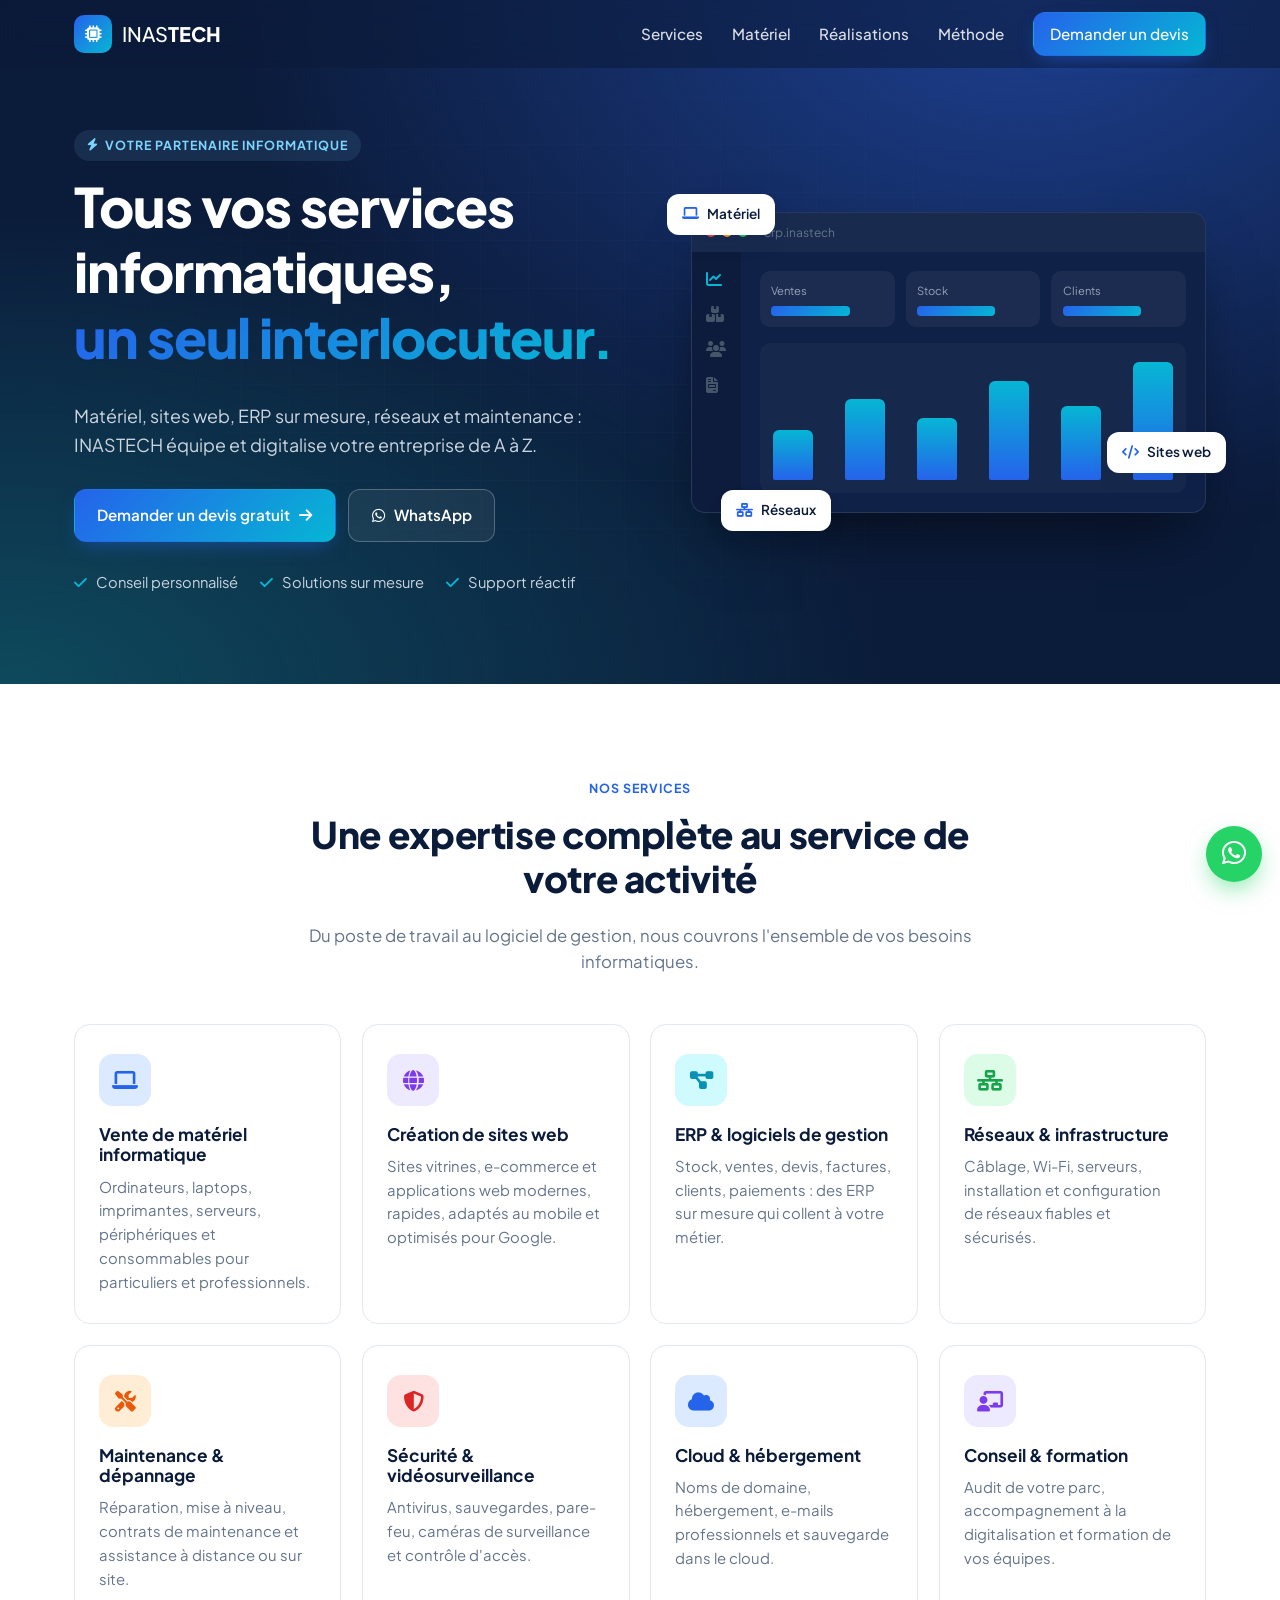
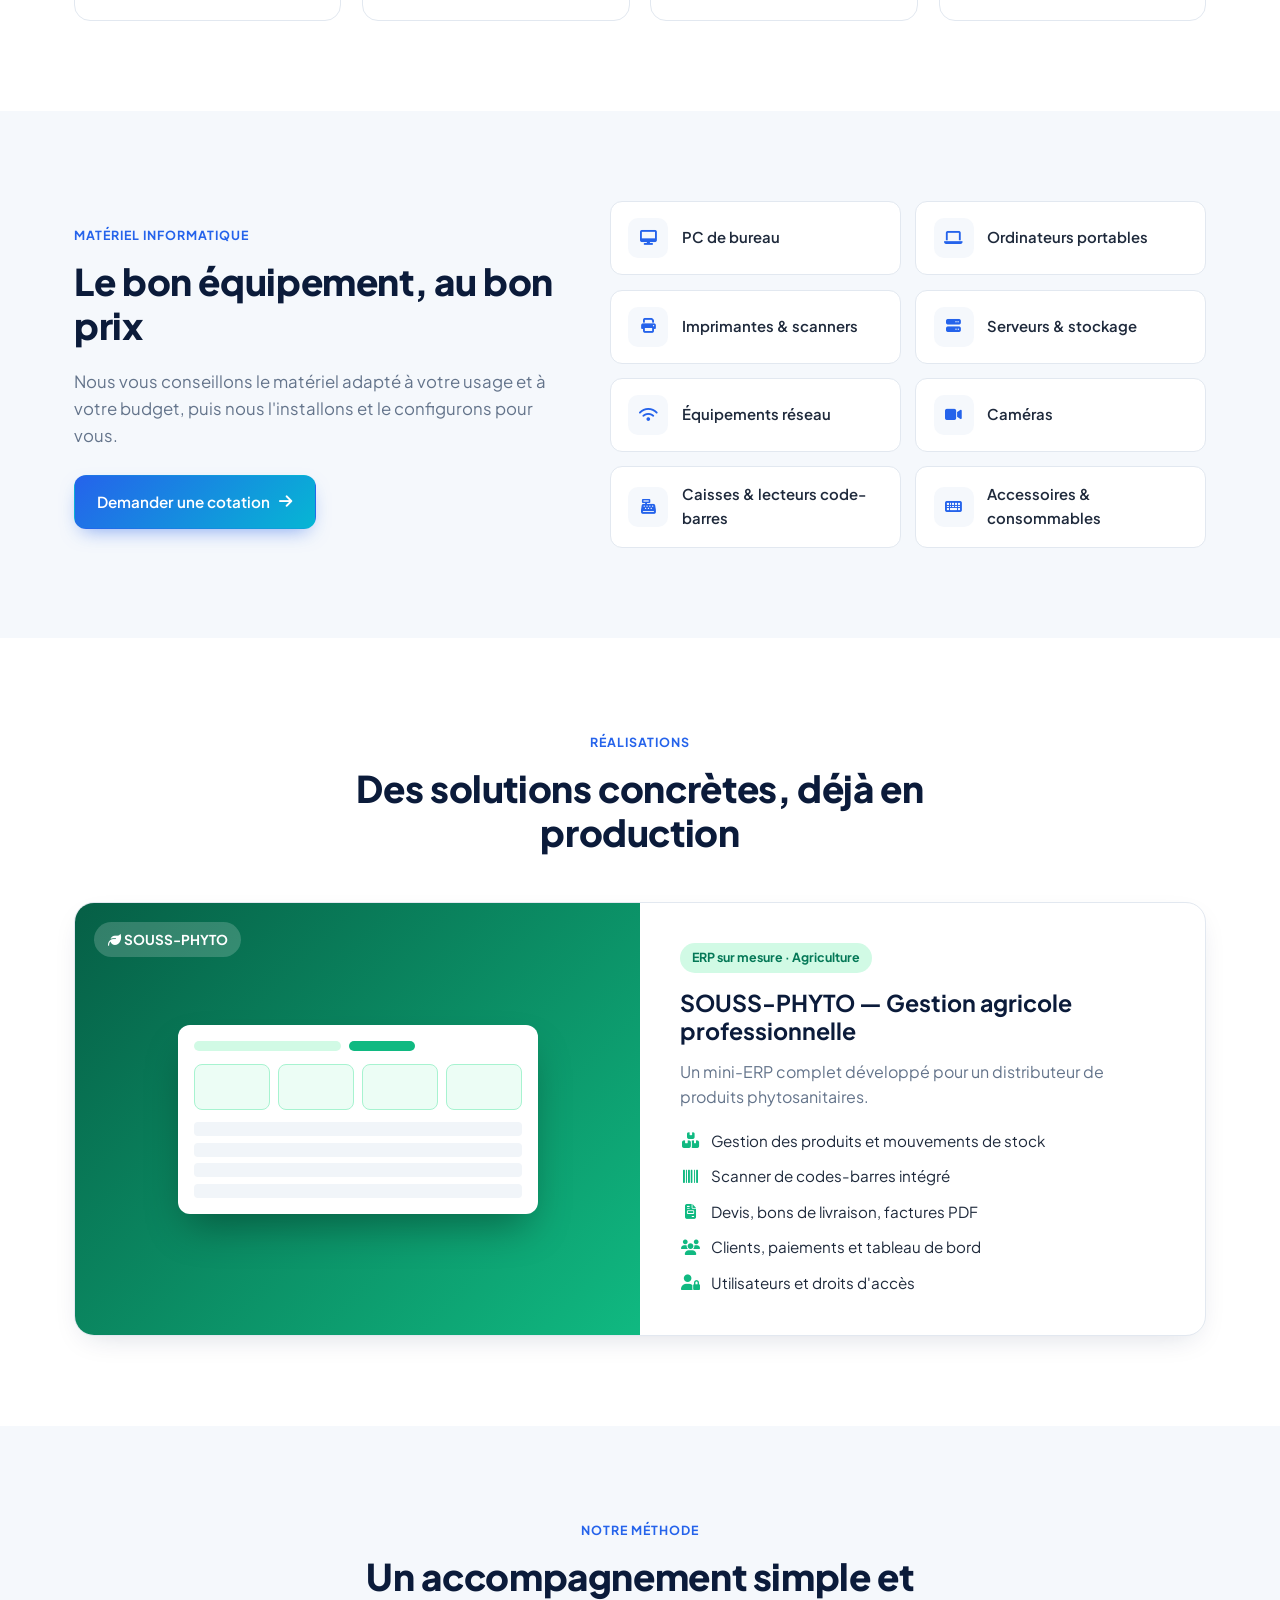
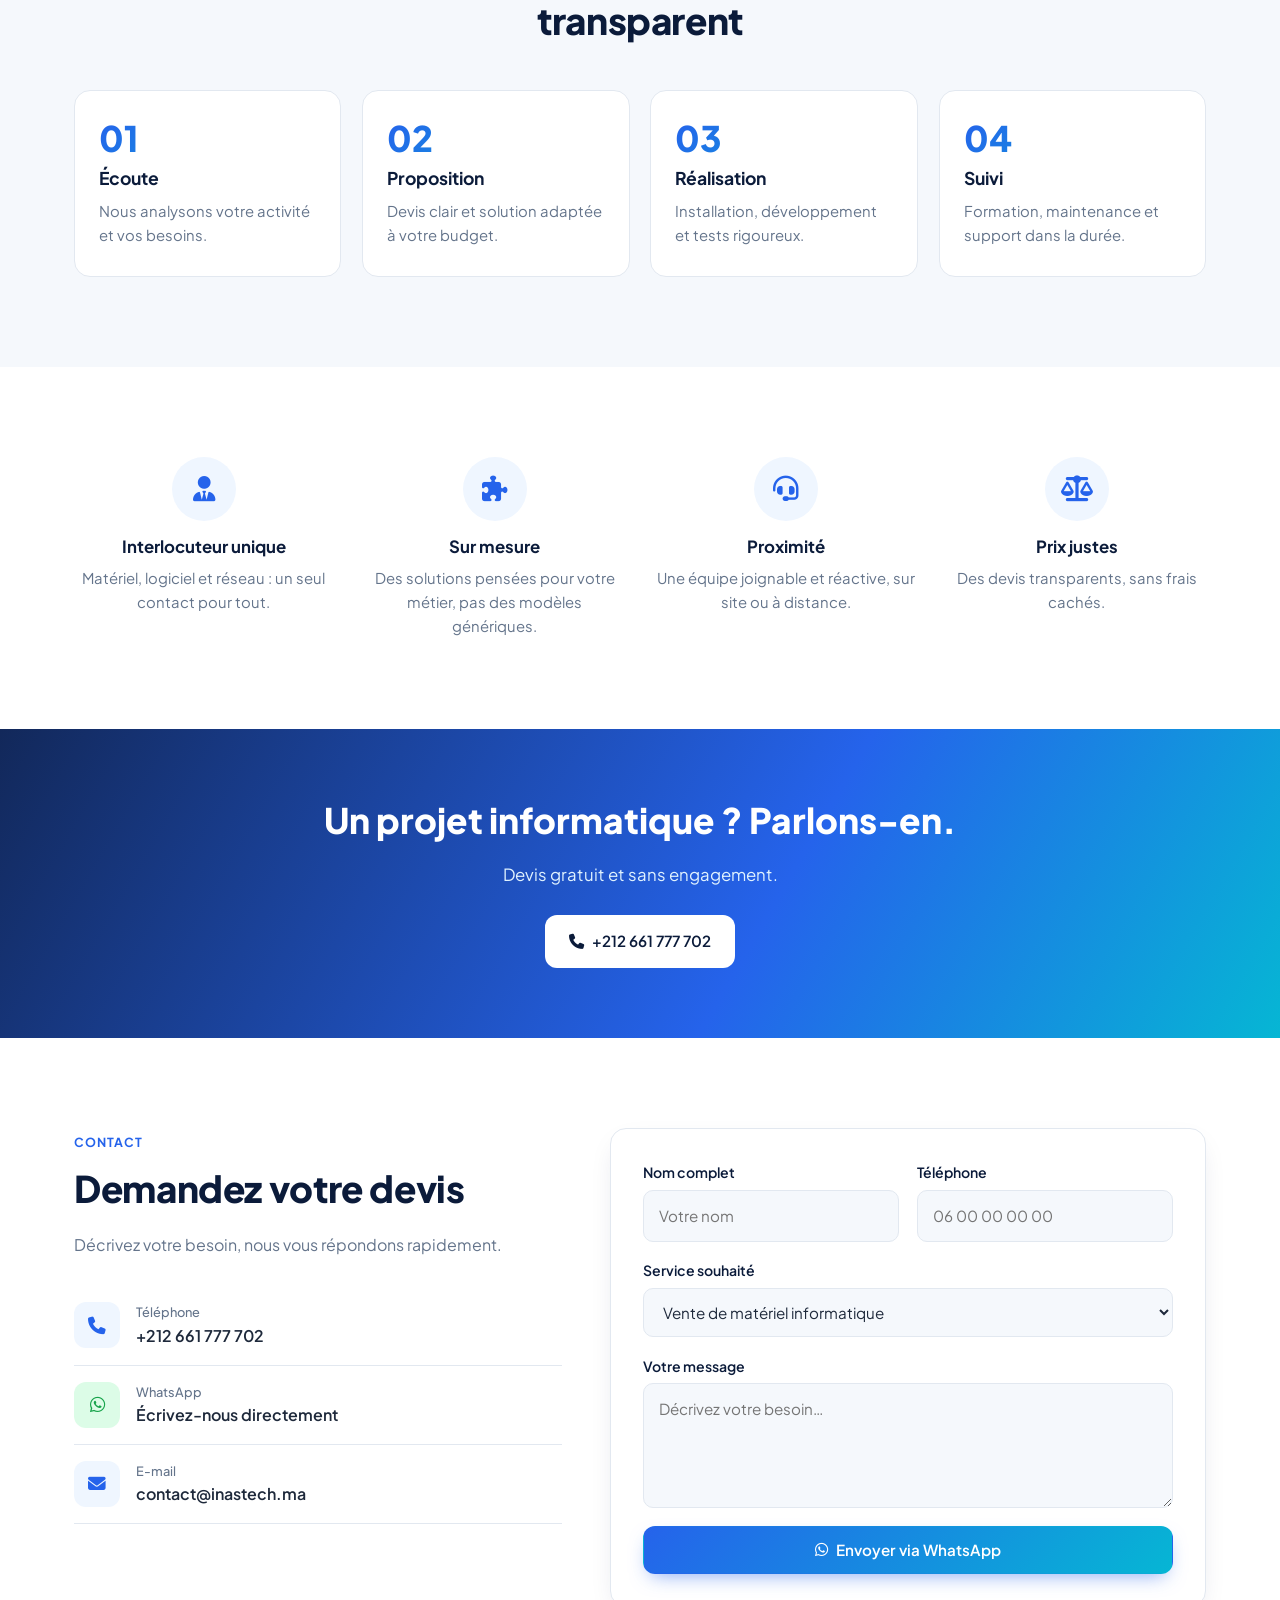
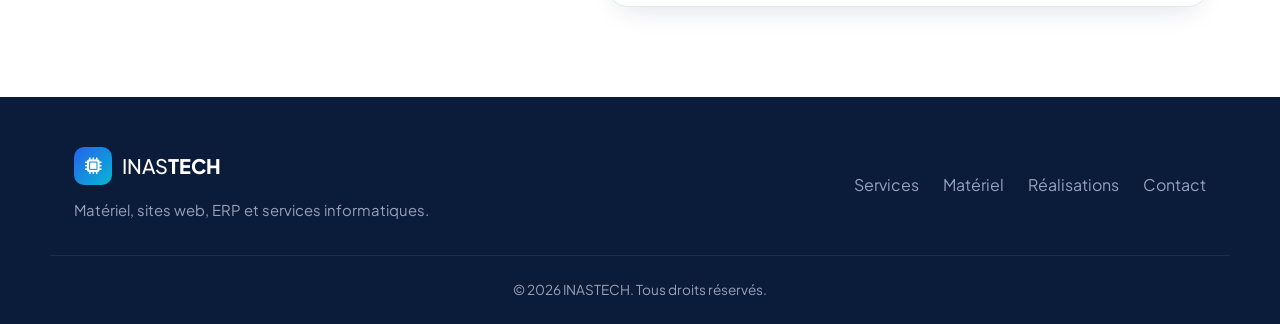
==== vitrine/index.html @ 150beb1e "Ajouter le site vitrine INASTECH Site one-page responsive : services, matériel, réalisations (SOUSS-" ====
<!DOCTYPE html>
<html lang="fr">
<head>
  <meta charset="UTF-8" />
  <meta name="viewport" content="width=device-width, initial-scale=1.0" />
  <title>INASTECH — Solutions informatiques</title>
  <meta name="description" content="INASTECH : vente de matériel informatique, création de sites web, développement d'ERP sur mesure, réseaux, maintenance et tous vos services informatiques." />
  <meta property="og:title" content="INASTECH — Solutions informatiques" />
  <meta property="og:description" content="Matériel informatique, sites web, ERP sur mesure, réseaux et maintenance." />
  <meta name="theme-color" content="#0b1b3a" />
  <link rel="preconnect" href="https://fonts.googleapis.com" />
  <link rel="preconnect" href="https://fonts.gstatic.com" crossorigin />
  <link href="https://fonts.googleapis.com/css2?family=Plus+Jakarta+Sans:wght@400;500;600;700;800&display=swap" rel="stylesheet" />
  <link rel="stylesheet" href="https://cdnjs.cloudflare.com/ajax/libs/font-awesome/6.5.0/css/all.min.css"
        crossorigin="anonymous" referrerpolicy="no-referrer" />
  <link rel="stylesheet" href="style.css" />
</head>
<body>

<!-- ════════ HEADER ════════ -->
<header class="header" id="header">
  <div class="container nav-wrap">
    <a href="#accueil" class="logo">
      <span class="logo-mark"><i class="fa-solid fa-microchip"></i></span>
      <span class="logo-text">INAS<strong>TECH</strong></span>
    </a>
    <nav class="nav" id="nav">
      <a href="#services">Services</a>
      <a href="#materiel">Matériel</a>
      <a href="#realisations">Réalisations</a>
      <a href="#methode">Méthode</a>
      <a href="#contact" class="btn btn-primary btn-sm">Demander un devis</a>
    </nav>
    <button class="burger" id="burger" aria-label="Ouvrir le menu" aria-expanded="false">
      <span></span><span></span><span></span>
    </button>
  </div>
</header>

<main>

<!-- ════════ HERO ════════ -->
<section class="hero" id="accueil">
  <div class="hero-grid-bg"></div>
  <div class="container hero-inner">
    <div class="hero-text reveal">
      <span class="eyebrow"><i class="fa-solid fa-bolt"></i> Votre partenaire informatique</span>
      <h1>Tous vos services informatiques,<br /><span class="grad">un seul interlocuteur.</span></h1>
      <p class="lead">
        Matériel, sites web, ERP sur mesure, réseaux et maintenance :
        INASTECH équipe et digitalise votre entreprise de A à Z.
      </p>
      <div class="hero-cta">
        <a href="#contact" class="btn btn-primary">Demander un devis gratuit <i class="fa-solid fa-arrow-right"></i></a>
        <a href="https://wa.me/212661777702" target="_blank" rel="noopener" class="btn btn-ghost">
          <i class="fa-brands fa-whatsapp"></i> WhatsApp
        </a>
      </div>
      <ul class="hero-points">
        <li><i class="fa-solid fa-check"></i> Conseil personnalisé</li>
        <li><i class="fa-solid fa-check"></i> Solutions sur mesure</li>
        <li><i class="fa-solid fa-check"></i> Support réactif</li>
      </ul>
    </div>

    <div class="hero-visual reveal" aria-hidden="true">
      <div class="mock-window">
        <div class="mock-bar"><span></span><span></span><span></span><em>erp.inastech</em></div>
        <div class="mock-body">
          <div class="mock-side">
            <i class="fa-solid fa-chart-line active"></i>
            <i class="fa-solid fa-boxes-stacked"></i>
            <i class="fa-solid fa-users"></i>
            <i class="fa-solid fa-file-invoice"></i>
          </div>
          <div class="mock-main">
            <div class="mock-kpis">
              <div><small>Ventes</small><b></b></div>
              <div><small>Stock</small><b></b></div>
              <div><small>Clients</small><b></b></div>
            </div>
            <div class="mock-chart">
              <span style="--h:40%"></span><span style="--h:65%"></span><span style="--h:50%"></span>
              <span style="--h:80%"></span><span style="--h:60%"></span><span style="--h:95%"></span>
            </div>
          </div>
        </div>
      </div>
      <div class="float-card fc-1"><i class="fa-solid fa-laptop"></i> Matériel</div>
      <div class="float-card fc-2"><i class="fa-solid fa-code"></i> Sites web</div>
      <div class="float-card fc-3"><i class="fa-solid fa-network-wired"></i> Réseaux</div>
    </div>
  </div>
</section>

<!-- ════════ SERVICES ════════ -->
<section class="section" id="services">
  <div class="container">
    <div class="section-head reveal">
      <span class="eyebrow">Nos services</span>
      <h2>Une expertise complète au service de votre activité</h2>
      <p>Du poste de travail au logiciel de gestion, nous couvrons l'ensemble de vos besoins informatiques.</p>
    </div>

    <div class="services-grid">
      <article class="card service reveal">
        <div class="icon i-blue"><i class="fa-solid fa-laptop"></i></div>
        <h3>Vente de matériel informatique</h3>
        <p>Ordinateurs, laptops, imprimantes, serveurs, périphériques et consommables pour particuliers et professionnels.</p>
      </article>
      <article class="card service reveal">
        <div class="icon i-violet"><i class="fa-solid fa-globe"></i></div>
        <h3>Création de sites web</h3>
        <p>Sites vitrines, e-commerce et applications web modernes, rapides, adaptés au mobile et optimisés pour Google.</p>
      </article>
      <article class="card service reveal">
        <div class="icon i-cyan"><i class="fa-solid fa-diagram-project"></i></div>
        <h3>ERP & logiciels de gestion</h3>
        <p>Stock, ventes, devis, factures, clients, paiements : des ERP sur mesure qui collent à votre métier.</p>
      </article>
      <article class="card service reveal">
        <div class="icon i-green"><i class="fa-solid fa-network-wired"></i></div>
        <h3>Réseaux & infrastructure</h3>
        <p>Câblage, Wi-Fi, serveurs, installation et configuration de réseaux fiables et sécurisés.</p>
      </article>
      <article class="card service reveal">
        <div class="icon i-orange"><i class="fa-solid fa-screwdriver-wrench"></i></div>
        <h3>Maintenance & dépannage</h3>
        <p>Réparation, mise à niveau, contrats de maintenance et assistance à distance ou sur site.</p>
      </article>
      <article class="card service reveal">
        <div class="icon i-red"><i class="fa-solid fa-shield-halved"></i></div>
        <h3>Sécurité & vidéosurveillance</h3>
        <p>Antivirus, sauvegardes, pare-feu, caméras de surveillance et contrôle d'accès.</p>
      </article>
      <article class="card service reveal">
        <div class="icon i-blue"><i class="fa-solid fa-cloud"></i></div>
        <h3>Cloud & hébergement</h3>
        <p>Noms de domaine, hébergement, e-mails professionnels et sauvegarde dans le cloud.</p>
      </article>
      <article class="card service reveal">
        <div class="icon i-violet"><i class="fa-solid fa-chalkboard-user"></i></div>
        <h3>Conseil & formation</h3>
        <p>Audit de votre parc, accompagnement à la digitalisation et formation de vos équipes.</p>
      </article>
    </div>
  </div>
</section>

<!-- ════════ MATERIEL ════════ -->
<section class="section section-alt" id="materiel">
  <div class="container split">
    <div class="reveal">
      <span class="eyebrow">Matériel informatique</span>
      <h2>Le bon équipement, au bon prix</h2>
      <p>Nous vous conseillons le matériel adapté à votre usage et à votre budget, puis nous l'installons et le configurons pour vous.</p>
      <a href="#contact" class="btn btn-primary">Demander une cotation <i class="fa-solid fa-arrow-right"></i></a>
    </div>
    <div class="products reveal">
      <div class="product"><i class="fa-solid fa-desktop"></i><span>PC de bureau</span></div>
      <div class="product"><i class="fa-solid fa-laptop"></i><span>Ordinateurs portables</span></div>
      <div class="product"><i class="fa-solid fa-print"></i><span>Imprimantes & scanners</span></div>
      <div class="product"><i class="fa-solid fa-server"></i><span>Serveurs & stockage</span></div>
      <div class="product"><i class="fa-solid fa-wifi"></i><span>Équipements réseau</span></div>
      <div class="product"><i class="fa-solid fa-video"></i><span>Caméras</span></div>
      <div class="product"><i class="fa-solid fa-cash-register"></i><span>Caisses & lecteurs code-barres</span></div>
      <div class="product"><i class="fa-solid fa-keyboard"></i><span>Accessoires & consommables</span></div>
    </div>
  </div>
</section>

<!-- ════════ REALISATIONS ════════ -->
<section class="section" id="realisations">
  <div class="container">
    <div class="section-head reveal">
      <span class="eyebrow">Réalisations</span>
      <h2>Des solutions concrètes, déjà en production</h2>
    </div>

    <article class="case reveal">
      <div class="case-visual">
        <div class="case-badge"><i class="fa-solid fa-leaf"></i> SOUSS-PHYTO</div>
        <div class="case-screen">
          <div class="cs-row"><span class="cs-pill"></span><span class="cs-pill short"></span></div>
          <div class="cs-cards"><span></span><span></span><span></span><span></span></div>
          <div class="cs-table"><span></span><span></span><span></span><span></span></div>
        </div>
      </div>
      <div class="case-text">
        <span class="tag">ERP sur mesure · Agriculture</span>
        <h3>SOUSS-PHYTO — Gestion agricole professionnelle</h3>
        <p>Un mini-ERP complet développé pour un distributeur de produits phytosanitaires.</p>
        <ul class="feature-list">
          <li><i class="fa-solid fa-boxes-stacked"></i> Gestion des produits et mouvements de stock</li>
          <li><i class="fa-solid fa-barcode"></i> Scanner de codes-barres intégré</li>
          <li><i class="fa-solid fa-file-invoice"></i> Devis, bons de livraison, factures PDF</li>
          <li><i class="fa-solid fa-users"></i> Clients, paiements et tableau de bord</li>
          <li><i class="fa-solid fa-user-lock"></i> Utilisateurs et droits d'accès</li>
        </ul>
      </div>
    </article>
  </div>
</section>

<!-- ════════ METHODE ════════ -->
<section class="section section-alt" id="methode">
  <div class="container">
    <div class="section-head reveal">
      <span class="eyebrow">Notre méthode</span>
      <h2>Un accompagnement simple et transparent</h2>
    </div>
    <ol class="steps">
      <li class="step reveal"><span class="num">01</span><h3>Écoute</h3><p>Nous analysons votre activité et vos besoins.</p></li>
      <li class="step reveal"><span class="num">02</span><h3>Proposition</h3><p>Devis clair et solution adaptée à votre budget.</p></li>
      <li class="step reveal"><span class="num">03</span><h3>Réalisation</h3><p>Installation, développement et tests rigoureux.</p></li>
      <li class="step reveal"><span class="num">04</span><h3>Suivi</h3><p>Formation, maintenance et support dans la durée.</p></li>
    </ol>
  </div>
</section>

<!-- ════════ POURQUOI ════════ -->
<section class="section" id="pourquoi">
  <div class="container why">
    <div class="why-item reveal"><i class="fa-solid fa-user-tie"></i><h3>Interlocuteur unique</h3><p>Matériel, logiciel et réseau : un seul contact pour tout.</p></div>
    <div class="why-item reveal"><i class="fa-solid fa-puzzle-piece"></i><h3>Sur mesure</h3><p>Des solutions pensées pour votre métier, pas des modèles génériques.</p></div>
    <div class="why-item reveal"><i class="fa-solid fa-headset"></i><h3>Proximité</h3><p>Une équipe joignable et réactive, sur site ou à distance.</p></div>
    <div class="why-item reveal"><i class="fa-solid fa-scale-balanced"></i><h3>Prix justes</h3><p>Des devis transparents, sans frais cachés.</p></div>
  </div>
</section>

<!-- ════════ CTA ════════ -->
<section class="cta-band">
  <div class="container cta-inner reveal">
    <h2>Un projet informatique ? Parlons-en.</h2>
    <p>Devis gratuit et sans engagement.</p>
    <a href="tel:+212661777702" class="btn btn-light"><i class="fa-solid fa-phone"></i> +212 661 777 702</a>
  </div>
</section>

<!-- ════════ CONTACT ════════ -->
<section class="section" id="contact">
  <div class="container contact">
    <div class="contact-info reveal">
      <span class="eyebrow">Contact</span>
      <h2>Demandez votre devis</h2>
      <p>Décrivez votre besoin, nous vous répondons rapidement.</p>
      <a class="contact-line" href="tel:+212661777702"><i class="fa-solid fa-phone"></i><span><small>Téléphone</small>+212 661 777 702</span></a>
      <a class="contact-line" href="https://wa.me/212661777702" target="_blank" rel="noopener"><i class="fa-brands fa-whatsapp"></i><span><small>WhatsApp</small>Écrivez-nous directement</span></a>
      <a class="contact-line" href="mailto:contact@inastech.ma"><i class="fa-solid fa-envelope"></i><span><small>E-mail</small>contact@inastech.ma</span></a>
    </div>

    <form class="card form reveal" id="contactForm" novalidate>
      <div class="form-row">
        <label>Nom complet<input type="text" name="name" required placeholder="Votre nom" /></label>
        <label>Téléphone<input type="tel" name="phone" required placeholder="06 00 00 00 00" /></label>
      </div>
      <label>Service souhaité
        <select name="service">
          <option>Vente de matériel informatique</option>
          <option>Création de site web</option>
          <option>ERP / logiciel de gestion</option>
          <option>Réseaux & infrastructure</option>
          <option>Maintenance & dépannage</option>
          <option>Sécurité & vidéosurveillance</option>
          <option>Autre</option>
        </select>
      </label>
      <label>Votre message<textarea name="message" rows="4" required placeholder="Décrivez votre besoin…"></textarea></label>
      <p class="form-error" id="formError" hidden>Merci de remplir votre nom, téléphone et message.</p>
      <button type="submit" class="btn btn-primary btn-block"><i class="fa-brands fa-whatsapp"></i> Envoyer via WhatsApp</button>
    </form>
  </div>
</section>

</main>

<!-- ════════ FOOTER ════════ -->
<footer class="footer">
  <div class="container footer-inner">
    <div>
      <a href="#accueil" class="logo">
        <span class="logo-mark"><i class="fa-solid fa-microchip"></i></span>
        <span class="logo-text">INAS<strong>TECH</strong></span>
      </a>
      <p>Matériel, sites web, ERP et services informatiques.</p>
    </div>
    <div class="footer-links">
      <a href="#services">Services</a>
      <a href="#materiel">Matériel</a>
      <a href="#realisations">Réalisations</a>
      <a href="#contact">Contact</a>
    </div>
  </div>
  <div class="container footer-bottom">© <span id="year"></span> INASTECH. Tous droits réservés.</div>
</footer>

<a href="https://wa.me/212661777702" class="wa-float" target="_blank" rel="noopener" aria-label="WhatsApp">
  <i class="fa-brands fa-whatsapp"></i>
</a>

<script src="script.js"></script>
</body>
</html>
---- vitrine/style.css ----
/* ═══════════════════════════════════════════════
   INASTECH — site vitrine
═══════════════════════════════════════════════ */
:root {
  --navy: #0b1b3a;
  --navy-2: #12285a;
  --blue: #2563eb;
  --cyan: #06b6d4;
  --violet: #7c3aed;
  --text: #1e293b;
  --muted: #64748b;
  --bg: #ffffff;
  --bg-alt: #f5f8fc;
  --border: #e2e8f0;
  --radius: 16px;
  --shadow: 0 10px 30px -12px rgba(15, 35, 80, .18);
  --grad: linear-gradient(135deg, var(--blue), var(--cyan));
}

*, *::before, *::after { box-sizing: border-box; }
html { scroll-behavior: smooth; scroll-padding-top: 76px; }
body {
  margin: 0;
  font-family: 'Plus Jakarta Sans', system-ui, sans-serif;
  color: var(--text);
  background: var(--bg);
  line-height: 1.6;
  -webkit-font-smoothing: antialiased;
  overflow-x: hidden;
}
img { max-width: 100%; display: block; }
a { color: inherit; text-decoration: none; }
h1, h2, h3 { line-height: 1.2; margin: 0 0 .6em; color: var(--navy); }
p { margin: 0 0 1em; }

.container { width: 100%; max-width: 1180px; margin: 0 auto; padding: 0 16px; }
@media (min-width: 768px) { .container { padding: 0 24px; } }

/* ─── Buttons ─── */
.btn {
  display: inline-flex; align-items: center; justify-content: center; gap: .55rem;
  padding: .85rem 1.4rem; border-radius: 12px; font-weight: 600; font-size: .95rem;
  border: 1px solid transparent; cursor: pointer; font-family: inherit;
  transition: transform .2s, box-shadow .2s, background .2s;
}
.btn:hover { transform: translateY(-2px); }
.btn-primary { background: var(--grad); color: #fff; box-shadow: 0 8px 20px -8px rgba(37, 99, 235, .6); }
.btn-ghost { border-color: rgba(255,255,255,.25); color: #fff; background: rgba(255,255,255,.06); }
.btn-ghost:hover { background: rgba(255,255,255,.12); }
.btn-light { background: #fff; color: var(--navy); }
.btn-sm { padding: .55rem 1rem; font-size: .88rem; }
.btn-block { width: 100%; }

.eyebrow {
  display: inline-flex; align-items: center; gap: .4rem;
  font-size: .78rem; font-weight: 700; letter-spacing: .08em; text-transform: uppercase;
  color: var(--blue); margin-bottom: .8rem;
}
.grad { background: var(--grad); -webkit-background-clip: text; background-clip: text; color: transparent; }

/* ─── Header ─── */
.header {
  position: fixed; inset: 0 0 auto; z-index: 50;
  background: rgba(11, 27, 58, .55); backdrop-filter: blur(12px);
  transition: background .3s, box-shadow .3s;
}
.header.scrolled { background: rgba(11, 27, 58, .94); box-shadow: 0 6px 20px rgba(0,0,0,.15); }
.nav-wrap { display: flex; align-items: center; justify-content: space-between; height: 68px; }
.logo { display: inline-flex; align-items: center; gap: .6rem; color: #fff; font-size: 1.25rem; font-weight: 500; }
.logo strong { font-weight: 800; }
.logo-mark {
  width: 38px; height: 38px; border-radius: 10px; display: grid; place-items: center;
  background: var(--grad); color: #fff; font-size: 1.05rem;
}
.nav { display: flex; align-items: center; gap: 1.8rem; }
.nav a { color: rgba(255,255,255,.85); font-weight: 500; font-size: .95rem; }
.nav a:not(.btn):hover { color: #fff; }
.nav .btn { color: #fff; }
.burger { display: none; background: none; border: 0; width: 40px; height: 40px; cursor: pointer; padding: 8px; }
.burger span { display: block; height: 2px; background: #fff; border-radius: 2px; margin: 5px 0; transition: .3s; }
.burger.open span:nth-child(1) { transform: translateY(7px) rotate(45deg); }
.burger.open span:nth-child(2) { opacity: 0; }
.burger.open span:nth-child(3) { transform: translateY(-7px) rotate(-45deg); }

@media (max-width: 880px) {
  .burger { display: block; }
  .nav {
    position: absolute; top: 68px; left: 0; right: 0; flex-direction: column; align-items: stretch;
    gap: 0; padding: .5rem 16px 1.2rem; background: var(--navy);
    transform: translateY(-10px); opacity: 0; pointer-events: none; transition: .25s;
  }
  .nav.open { transform: none; opacity: 1; pointer-events: auto; }
  .nav a { padding: .85rem 0; border-bottom: 1px solid rgba(255,255,255,.08); }
  .nav .btn { margin-top: .8rem; border: 0; }
}

/* ─── Hero ─── */
.hero {
  position: relative; overflow: hidden;
  background: radial-gradient(ellipse at 80% 0%, #1d3f8f 0%, transparent 55%),
              radial-gradient(ellipse at 0% 100%, #0e4a5c 0%, transparent 50%),
              var(--navy);
  color: #cbd5e1; padding: 130px 0 90px;
}
.hero-grid-bg {
  position: absolute; inset: 0; opacity: .25;
  background-image: linear-gradient(rgba(255,255,255,.06) 1px, transparent 1px),
                    linear-gradient(90deg, rgba(255,255,255,.06) 1px, transparent 1px);
  background-size: 48px 48px;
  mask-image: radial-gradient(ellipse at center, #000 30%, transparent 75%);
}
.hero-inner { position: relative; display: grid; grid-template-columns: 1.05fr .95fr; gap: 3rem; align-items: center; }
.hero h1 { color: #fff; font-size: clamp(2rem, 4.6vw, 3.4rem); font-weight: 800; letter-spacing: -.02em; }
.hero .eyebrow { color: #7dd3fc; background: rgba(125, 211, 252, .1); padding: .35rem .8rem; border-radius: 99px; }
.lead { font-size: 1.12rem; max-width: 540px; color: #cbd5e1; }
.hero-cta { display: flex; flex-wrap: wrap; gap: .8rem; margin: 1.8rem 0; }
.hero-points { list-style: none; padding: 0; margin: 0; display: flex; flex-wrap: wrap; gap: .5rem 1.4rem; font-size: .92rem; }
.hero-points i { color: var(--cyan); margin-right: .35rem; }

.hero-visual { position: relative; }
.mock-window {
  background: #0f2147; border: 1px solid rgba(255,255,255,.1); border-radius: 14px;
  box-shadow: 0 30px 60px -20px rgba(0,0,0,.6); overflow: hidden;
}
.mock-bar { display: flex; align-items: center; gap: 6px; padding: 10px 14px; background: rgba(255,255,255,.04); }
.mock-bar span { width: 10px; height: 10px; border-radius: 50%; background: #ef4444; }
.mock-bar span:nth-child(2) { background: #f59e0b; }
.mock-bar span:nth-child(3) { background: #22c55e; }
.mock-bar em { margin-left: 10px; font-style: normal; font-size: .75rem; color: #64748b; }
.mock-body { display: flex; min-height: 260px; }
.mock-side { display: flex; flex-direction: column; gap: 1.2rem; padding: 1.2rem .9rem; background: rgba(0,0,0,.15); color: #475569; }
.mock-side .active { color: var(--cyan); }
.mock-main { flex: 1; padding: 1.2rem; display: flex; flex-direction: column; gap: 1rem; }
.mock-kpis { display: grid; grid-template-columns: repeat(3, 1fr); gap: .7rem; }
.mock-kpis div { background: rgba(255,255,255,.05); border-radius: 10px; padding: .7rem; }
.mock-kpis small { display: block; font-size: .7rem; color: #94a3b8; }
.mock-kpis b { display: block; height: 10px; width: 70%; margin-top: 6px; border-radius: 4px; background: var(--grad); }
.mock-chart { flex: 1; display: flex; align-items: flex-end; gap: 8%; padding: .8rem; background: rgba(255,255,255,.03); border-radius: 10px; min-height: 130px; }
.mock-chart span { flex: 1; height: var(--h); border-radius: 6px 6px 2px 2px; background: linear-gradient(180deg, var(--cyan), var(--blue)); animation: grow 1.2s ease-out both; }
@keyframes grow { from { height: 0; } }

.float-card {
  position: absolute; display: flex; align-items: center; gap: .5rem;
  background: #fff; color: var(--navy); font-weight: 600; font-size: .85rem;
  padding: .6rem .95rem; border-radius: 12px; box-shadow: var(--shadow);
  animation: float 5s ease-in-out infinite;
}
.float-card i { color: var(--blue); }
.fc-1 { top: -18px; left: -24px; }
.fc-2 { bottom: 40px; right: -20px; animation-delay: 1.5s; }
.fc-3 { bottom: -18px; left: 30px; animation-delay: 3s; }
@keyframes float { 50% { transform: translateY(-8px); } }

@media (max-width: 880px) {
  .hero { padding: 110px 0 70px; }
  .hero-inner { grid-template-columns: 1fr; }
  .hero-visual { max-width: 460px; margin: 1rem auto 0; width: 100%; }
  .fc-1 { left: 0; } .fc-2 { right: 0; }
}

/* ─── Sections ─── */
.section { padding: 90px 0; }
.section-alt { background: var(--bg-alt); }
.section-head { text-align: center; max-width: 680px; margin: 0 auto 3rem; }
.section-head h2, .split h2, .contact h2 { font-size: clamp(1.6rem, 3vw, 2.3rem); font-weight: 800; letter-spacing: -.01em; }
.section-head p { color: var(--muted); font-size: 1.05rem; }
@media (max-width: 600px) { .section { padding: 64px 0; } }

.card { background: #fff; border: 1px solid var(--border); border-radius: var(--radius); }

/* Services */
.services-grid { display: grid; grid-template-columns: repeat(auto-fill, minmax(250px, 1fr)); gap: 1.3rem; }
.service { padding: 1.8rem 1.5rem; transition: transform .25s, box-shadow .25s, border-color .25s; }
.service:hover { transform: translateY(-6px); box-shadow: var(--shadow); border-color: transparent; }
.service h3 { font-size: 1.08rem; }
.service p { color: var(--muted); font-size: .93rem; margin: 0; }
.icon { width: 52px; height: 52px; border-radius: 14px; display: grid; place-items: center; font-size: 1.3rem; margin-bottom: 1.1rem; }
.i-blue   { background: #dbeafe; color: #2563eb; }
.i-violet { background: #ede9fe; color: #7c3aed; }
.i-cyan   { background: #cffafe; color: #0891b2; }
.i-green  { background: #dcfce7; color: #16a34a; }
.i-orange { background: #ffedd5; color: #ea580c; }
.i-red    { background: #fee2e2; color: #dc2626; }

/* Matériel */
.split { display: grid; grid-template-columns: .9fr 1.1fr; gap: 3rem; align-items: center; }
.split p { color: var(--muted); font-size: 1.05rem; margin-bottom: 1.6rem; }
.products { display: grid; grid-template-columns: repeat(2, 1fr); gap: .9rem; }
.product {
  display: flex; align-items: center; gap: .85rem; padding: 1rem 1.1rem;
  background: #fff; border: 1px solid var(--border); border-radius: 12px; font-weight: 600; font-size: .93rem;
  transition: border-color .2s, transform .2s;
}
.product:hover { border-color: var(--blue); transform: translateX(4px); }
.product i { width: 40px; height: 40px; flex-shrink: 0; display: grid; place-items: center; border-radius: 10px; background: var(--bg-alt); color: var(--blue); }
@media (max-width: 880px) { .split { grid-template-columns: 1fr; } }
@media (max-width: 460px) { .products { grid-template-columns: 1fr; } }

/* Réalisations */
.case {
  display: grid; grid-template-columns: 1fr 1fr; overflow: hidden;
  border: 1px solid var(--border); border-radius: 20px; background: #fff; box-shadow: var(--shadow);
}
.case-visual { position: relative; background: linear-gradient(135deg, #065f46, #10b981); padding: 2.5rem; display: grid; place-items: center; min-height: 320px; }
.case-badge { position: absolute; top: 1.2rem; left: 1.2rem; background: rgba(255,255,255,.18); color: #fff; font-weight: 700; padding: .4rem .85rem; border-radius: 99px; font-size: .85rem; }
.case-screen { width: 100%; max-width: 360px; background: #fff; border-radius: 12px; padding: 1rem; box-shadow: 0 20px 40px -10px rgba(0,0,0,.35); display: flex; flex-direction: column; gap: .8rem; }
.cs-row { display: flex; gap: .5rem; }
.cs-pill { height: 10px; width: 45%; border-radius: 5px; background: #d1fae5; }
.cs-pill.short { width: 20%; background: #10b981; }
.cs-cards { display: grid; grid-template-columns: repeat(4, 1fr); gap: .5rem; }
.cs-cards span { height: 46px; border-radius: 8px; background: #ecfdf5; border: 1px solid #a7f3d0; }
.cs-table { display: flex; flex-direction: column; gap: .4rem; }
.cs-table span { height: 14px; border-radius: 4px; background: #f1f5f9; }
.case-text { padding: 2.5rem; }
.tag { display: inline-block; font-size: .78rem; font-weight: 700; color: #047857; background: #d1fae5; padding: .3rem .75rem; border-radius: 99px; margin-bottom: 1rem; }
.case-text h3 { font-size: 1.45rem; }
.case-text > p { color: var(--muted); }
.feature-list { list-style: none; padding: 0; margin: 1.2rem 0 0; display: grid; gap: .7rem; }
.feature-list li { display: flex; align-items: center; gap: .7rem; font-size: .95rem; }
.feature-list i { color: #10b981; width: 20px; text-align: center; }
@media (max-width: 880px) {
  .case { grid-template-columns: 1fr; }
  .case-visual, .case-text { padding: 2rem 1.4rem; }
  .case-visual { min-height: 260px; padding-top: 3.5rem; }
}

/* Méthode */
.steps { list-style: none; padding: 0; margin: 0; display: grid; grid-template-columns: repeat(4, 1fr); gap: 1.3rem; counter-reset: s; }
.step { position: relative; background: #fff; border: 1px solid var(--border); border-radius: var(--radius); padding: 1.8rem 1.5rem; }
.step .num { display: block; font-size: 2.2rem; font-weight: 800; line-height: 1; margin-bottom: .8rem; background: var(--grad); -webkit-background-clip: text; background-clip: text; color: transparent; }
.step h3 { font-size: 1.1rem; }
.step p { color: var(--muted); margin: 0; font-size: .93rem; }
@media (max-width: 880px) { .steps { grid-template-columns: repeat(2, 1fr); } }
@media (max-width: 460px) { .steps { grid-template-columns: 1fr; } }

/* Pourquoi */
.why { display: grid; grid-template-columns: repeat(4, 1fr); gap: 2rem; text-align: center; }
.why-item i { font-size: 1.6rem; color: var(--blue); width: 64px; height: 64px; display: inline-grid; place-items: center; border-radius: 50%; background: #eff6ff; margin-bottom: 1rem; }
.why-item h3 { font-size: 1.05rem; }
.why-item p { color: var(--muted); font-size: .93rem; margin: 0; }
@media (max-width: 880px) { .why { grid-template-columns: repeat(2, 1fr); } }
@media (max-width: 460px) { .why { grid-template-columns: 1fr; } }

/* CTA */
.cta-band { background: linear-gradient(120deg, var(--navy-2), var(--blue) 60%, var(--cyan)); color: #e0f2fe; padding: 70px 0; text-align: center; }
.cta-band h2 { color: #fff; font-size: clamp(1.5rem, 3vw, 2.2rem); font-weight: 800; }
.cta-band p { font-size: 1.05rem; margin-bottom: 1.6rem; }

/* Contact */
.contact { display: grid; grid-template-columns: .9fr 1.1fr; gap: 3rem; align-items: start; }
.contact-info > p { color: var(--muted); margin-bottom: 1.8rem; }
.contact-line { display: flex; align-items: center; gap: 1rem; padding: 1rem 0; border-bottom: 1px solid var(--border); font-weight: 600; word-break: break-word; }
.contact-line i { width: 46px; height: 46px; flex-shrink: 0; display: grid; place-items: center; border-radius: 12px; background: #eff6ff; color: var(--blue); font-size: 1.1rem; }
.contact-line .fa-whatsapp { background: #dcfce7; color: #16a34a; }
.contact-line small { display: block; font-weight: 500; color: var(--muted); font-size: .8rem; }
.form { padding: 2rem; box-shadow: var(--shadow); display: grid; gap: 1.1rem; }
.form-row { display: grid; grid-template-columns: 1fr 1fr; gap: 1.1rem; }
.form label { display: grid; gap: .4rem; font-size: .88rem; font-weight: 600; color: var(--navy); }
.form input, .form select, .form textarea {
  width: 100%; font: inherit; font-weight: 400; font-size: .95rem; color: var(--text);
  padding: .8rem .95rem; border: 1px solid var(--border); border-radius: 10px; background: var(--bg-alt);
  transition: border-color .2s, box-shadow .2s, background .2s;
}
.form input:focus, .form select:focus, .form textarea:focus { outline: none; border-color: var(--blue); background: #fff; box-shadow: 0 0 0 4px rgba(37, 99, 235, .12); }
.form textarea { resize: vertical; }
.form-error { color: #dc2626; font-size: .88rem; margin: 0; }
@media (max-width: 880px) { .contact { grid-template-columns: 1fr; } }
@media (max-width: 520px) { .form { padding: 1.4rem; } .form-row { grid-template-columns: 1fr; } }

/* Footer */
.footer { background: var(--navy); color: #94a3b8; padding: 50px 0 24px; }
.footer-inner { display: flex; flex-wrap: wrap; justify-content: space-between; gap: 2rem; padding-bottom: 2rem; border-bottom: 1px solid rgba(255,255,255,.08); }
.footer-inner p { margin: .9rem 0 0; font-size: .93rem; }
.footer-links { display: flex; flex-wrap: wrap; gap: 1.5rem; align-items: center; }
.footer-links a:hover { color: #fff; }
.footer-bottom { padding-top: 1.4rem; font-size: .85rem; text-align: center; }

/* WhatsApp flottant */
.wa-float {
  position: fixed; right: 18px; bottom: 18px; z-index: 40;
  width: 56px; height: 56px; border-radius: 50%; display: grid; place-items: center;
  background: #25d366; color: #fff; font-size: 1.7rem; box-shadow: 0 10px 25px -5px rgba(37, 211, 102, .6);
  transition: transform .2s;
}
.wa-float:hover { transform: scale(1.08); }

/* Animations d'apparition */
.reveal { opacity: 0; transform: translateY(24px); transition: opacity .7s ease, transform .7s ease; }
.reveal.visible { opacity: 1; transform: none; }
@media (prefers-reduced-motion: reduce) {
  html { scroll-behavior: auto; }
  .reveal { opacity: 1; transform: none; transition: none; }
  .float-card, .mock-chart span { animation: none; }
}
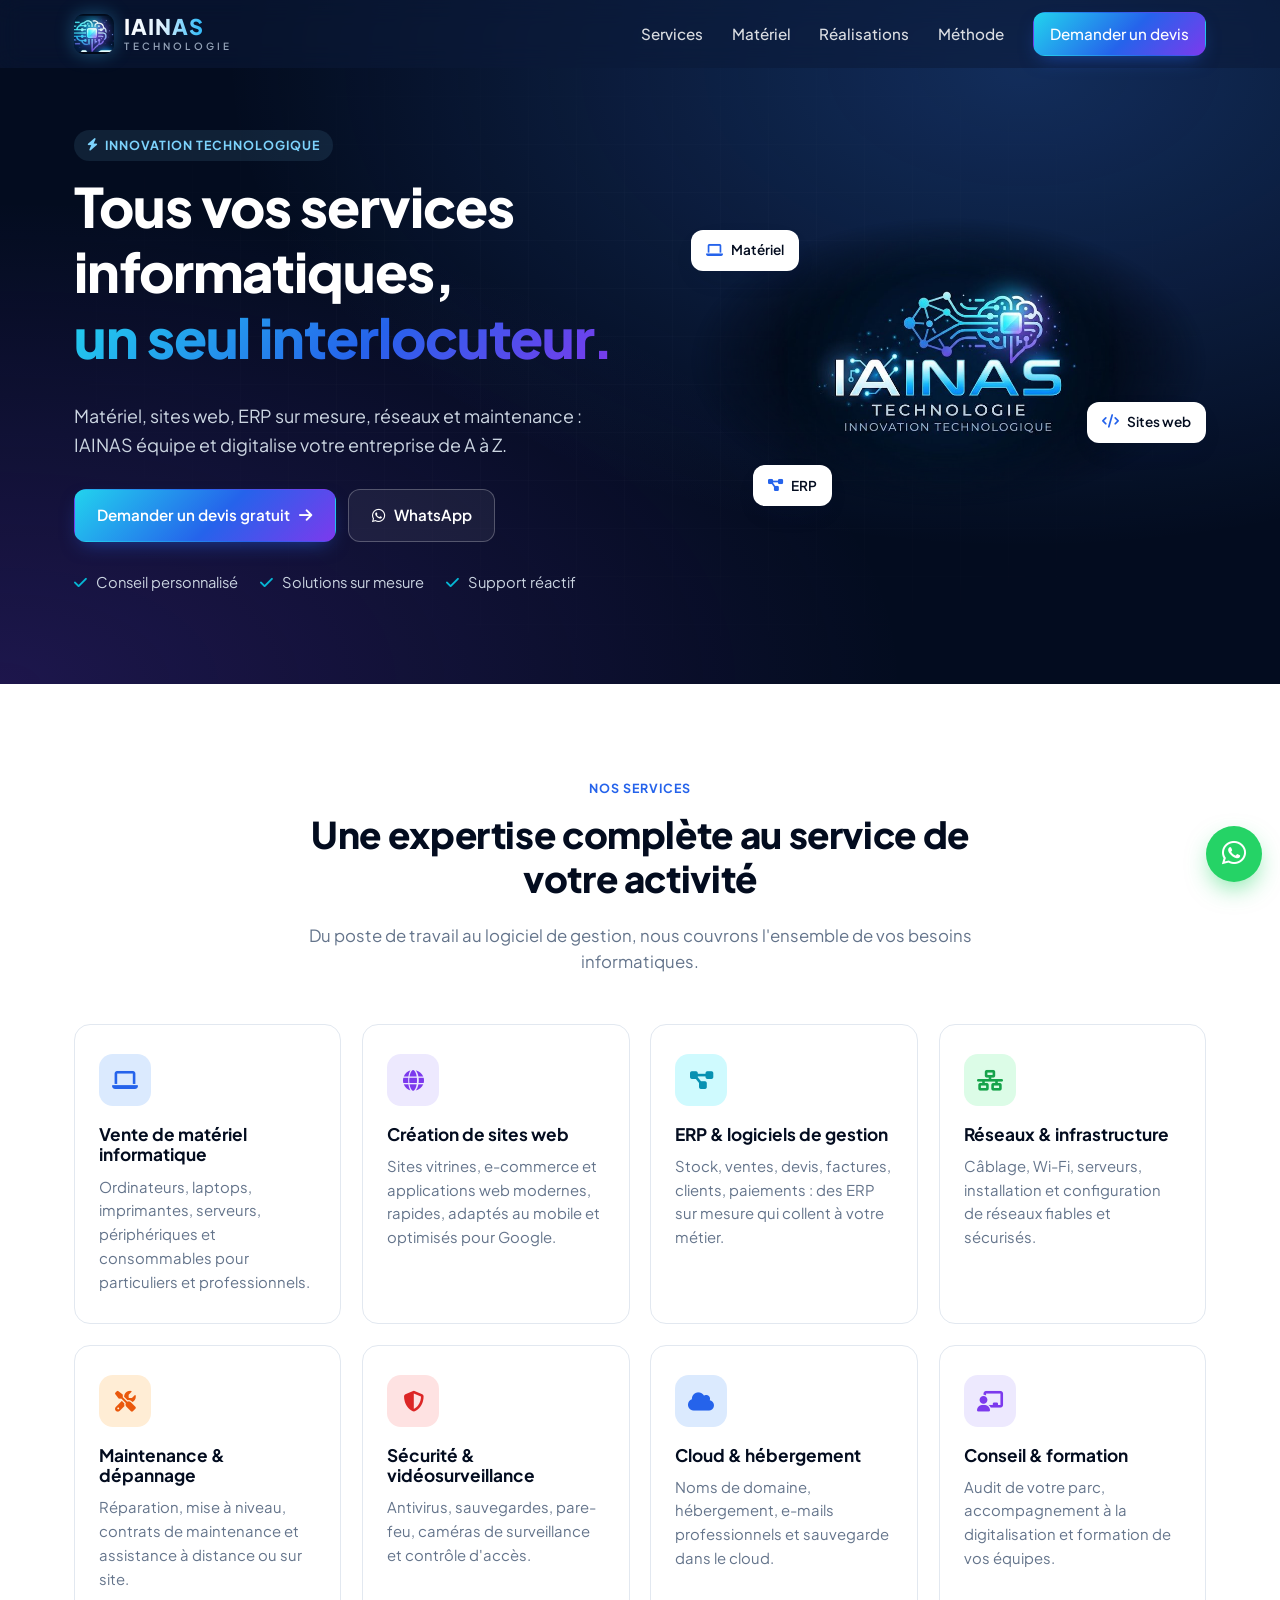
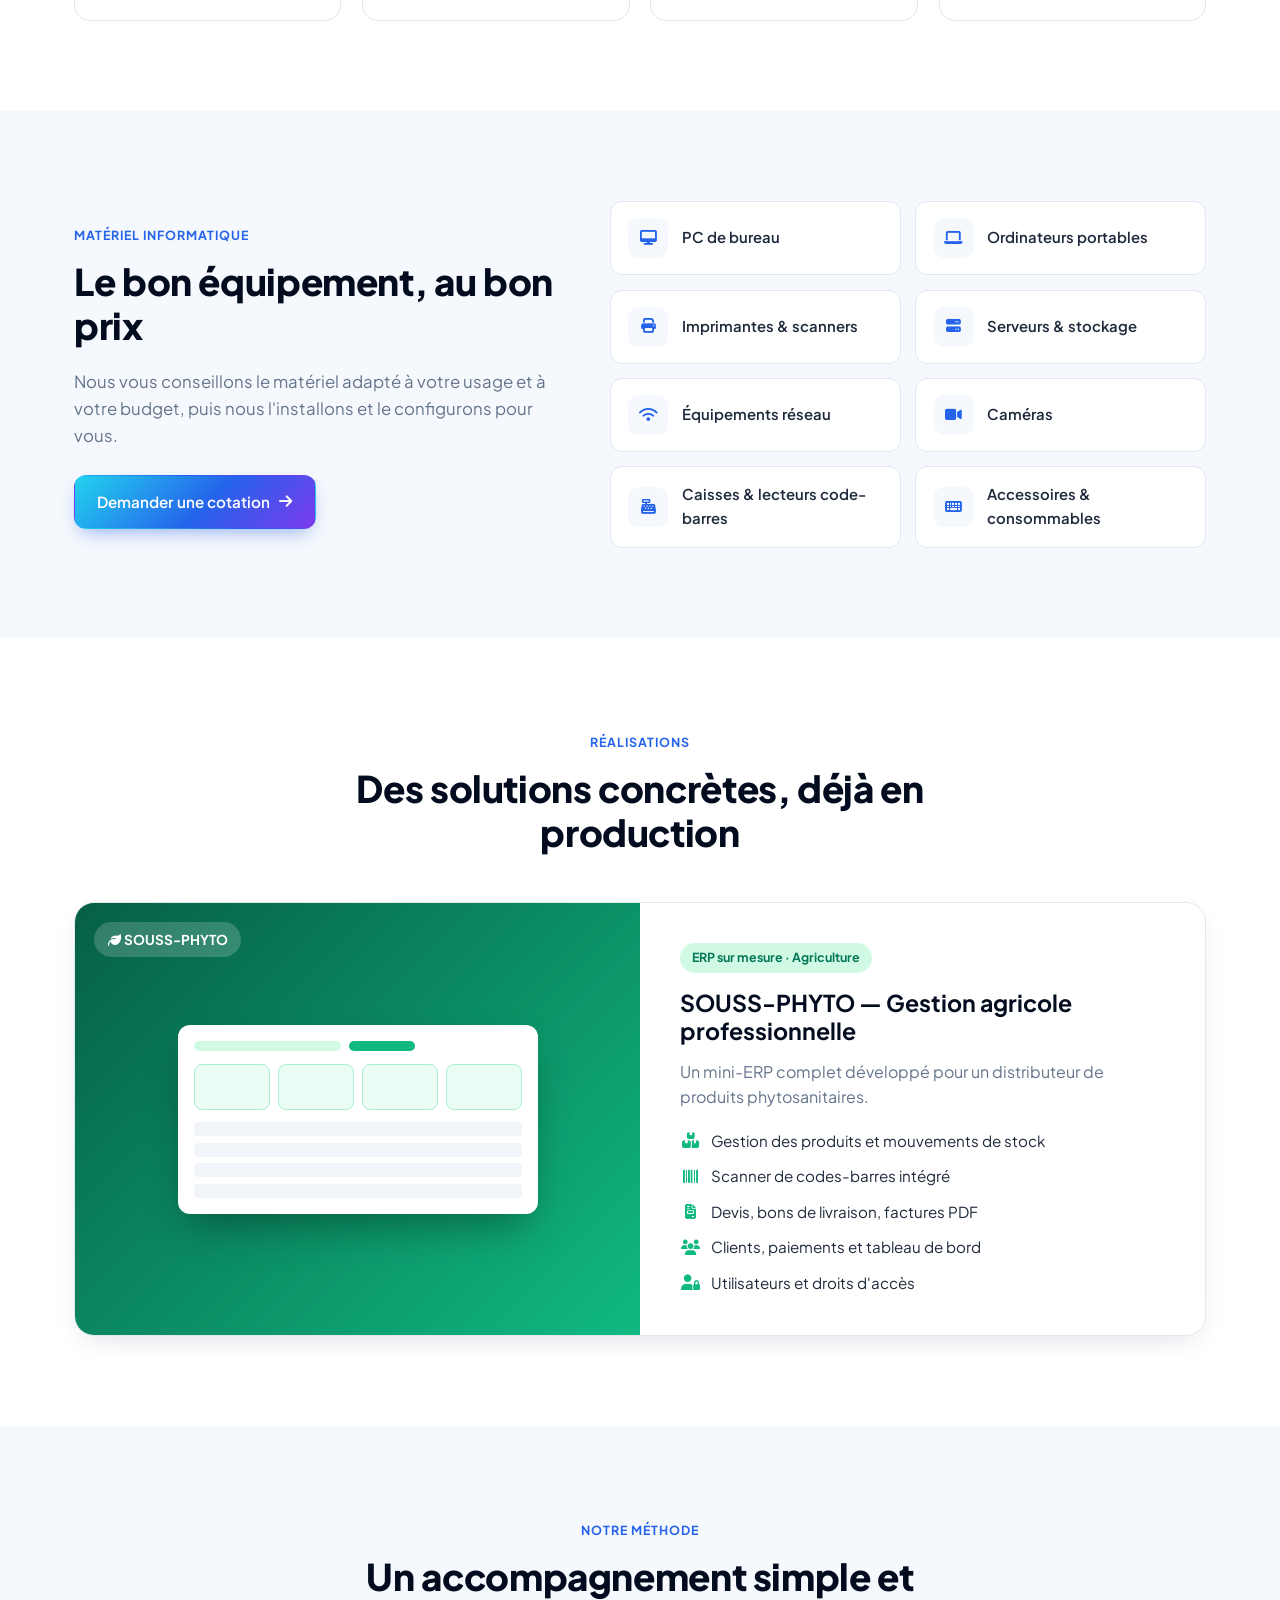
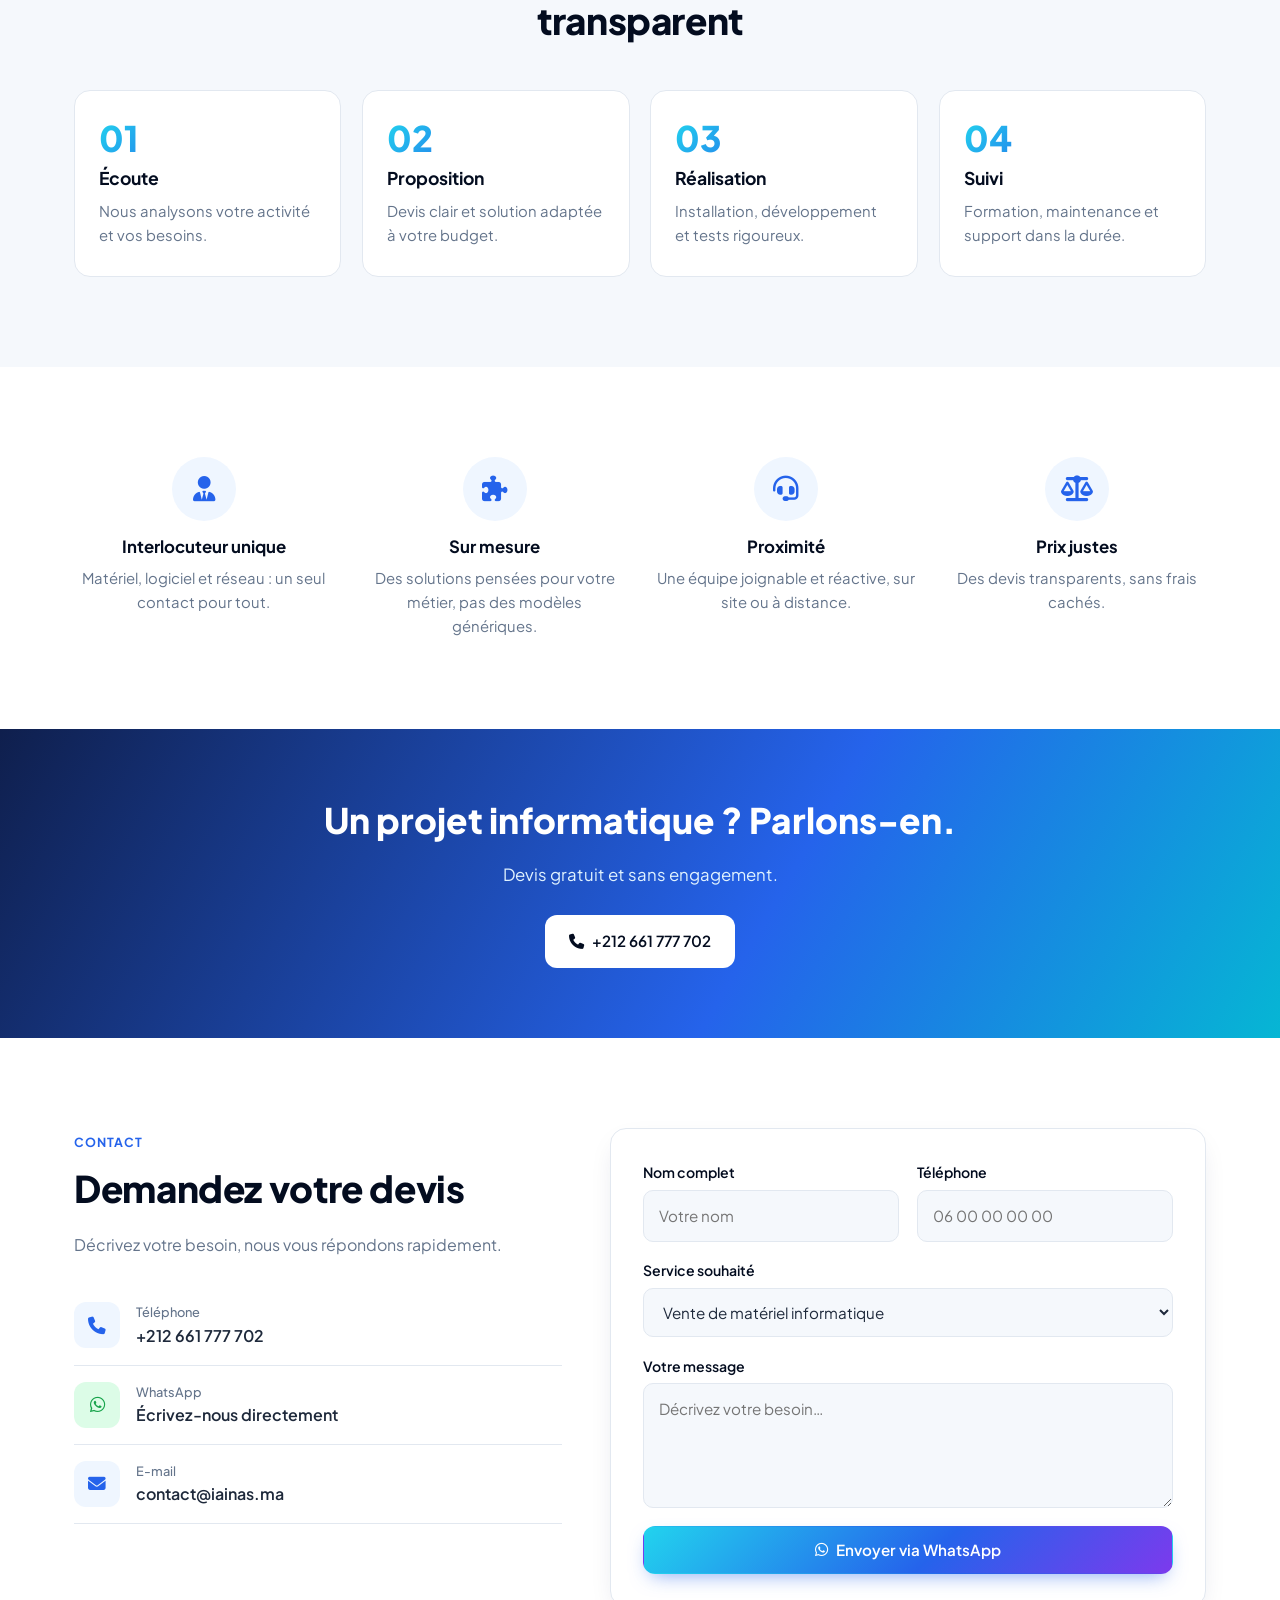
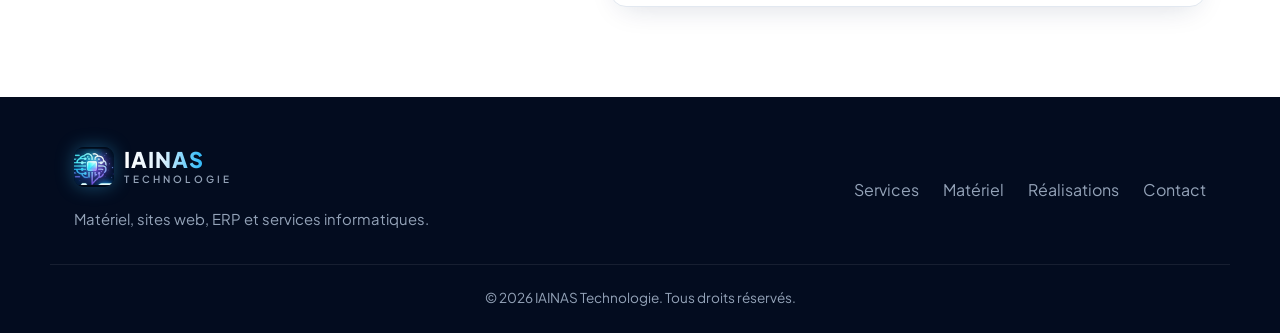
==== commit 4c8b99d0: "Adopter l'identité IAINAS Technologie Renomme le site en IAINAS Technologie, ajoute le logo (accueil" ====
--- a/vitrine/index.html
+++ b/vitrine/index.html
@@ -3,11 +3,13 @@
 <head>
   <meta charset="UTF-8" />
   <meta name="viewport" content="width=device-width, initial-scale=1.0" />
-  <title>INASTECH — Solutions informatiques</title>
-  <meta name="description" content="INASTECH : vente de matériel informatique, création de sites web, développement d'ERP sur mesure, réseaux, maintenance et tous vos services informatiques." />
-  <meta property="og:title" content="INASTECH — Solutions informatiques" />
+  <title>IAINAS Technologie — Solutions informatiques</title>
+  <meta name="description" content="IAINAS Technologie : vente de matériel informatique, création de sites web, développement d'ERP sur mesure, réseaux, maintenance et tous vos services informatiques." />
+  <meta property="og:title" content="IAINAS Technologie — Solutions informatiques" />
   <meta property="og:description" content="Matériel informatique, sites web, ERP sur mesure, réseaux et maintenance." />
-  <meta name="theme-color" content="#0b1b3a" />
+  <meta name="theme-color" content="#030c1f" />
+  <link rel="icon" type="image/png" href="assets/icon-iainas.png" />
+  <meta property="og:image" content="assets/logo-iainas.jpg" />
   <link rel="preconnect" href="https://fonts.googleapis.com" />
   <link rel="preconnect" href="https://fonts.gstatic.com" crossorigin />
   <link href="https://fonts.googleapis.com/css2?family=Plus+Jakarta+Sans:wght@400;500;600;700;800&display=swap" rel="stylesheet" />
@@ -21,8 +23,8 @@
 <header class="header" id="header">
   <div class="container nav-wrap">
     <a href="#accueil" class="logo">
-      <span class="logo-mark"><i class="fa-solid fa-microchip"></i></span>
-      <span class="logo-text">INAS<strong>TECH</strong></span>
+      <img src="assets/icon-iainas.png" alt="" class="logo-mark" width="40" height="40" />
+      <span class="logo-text"><strong>IAINAS</strong><small>Technologie</small></span>
     </a>
     <nav class="nav" id="nav">
       <a href="#services">Services</a>
@@ -44,11 +46,11 @@
   <div class="hero-grid-bg"></div>
   <div class="container hero-inner">
     <div class="hero-text reveal">
-      <span class="eyebrow"><i class="fa-solid fa-bolt"></i> Votre partenaire informatique</span>
+      <span class="eyebrow"><i class="fa-solid fa-bolt"></i> Innovation technologique</span>
       <h1>Tous vos services informatiques,<br /><span class="grad">un seul interlocuteur.</span></h1>
       <p class="lead">
         Matériel, sites web, ERP sur mesure, réseaux et maintenance :
-        INASTECH équipe et digitalise votre entreprise de A à Z.
+        IAINAS équipe et digitalise votre entreprise de A à Z.
       </p>
       <div class="hero-cta">
         <a href="#contact" class="btn btn-primary">Demander un devis gratuit <i class="fa-solid fa-arrow-right"></i></a>
@@ -63,32 +65,11 @@
       </ul>
     </div>
 
-    <div class="hero-visual reveal" aria-hidden="true">
-      <div class="mock-window">
-        <div class="mock-bar"><span></span><span></span><span></span><em>erp.inastech</em></div>
-        <div class="mock-body">
-          <div class="mock-side">
-            <i class="fa-solid fa-chart-line active"></i>
-            <i class="fa-solid fa-boxes-stacked"></i>
-            <i class="fa-solid fa-users"></i>
-            <i class="fa-solid fa-file-invoice"></i>
-          </div>
-          <div class="mock-main">
-            <div class="mock-kpis">
-              <div><small>Ventes</small><b></b></div>
-              <div><small>Stock</small><b></b></div>
-              <div><small>Clients</small><b></b></div>
-            </div>
-            <div class="mock-chart">
-              <span style="--h:40%"></span><span style="--h:65%"></span><span style="--h:50%"></span>
-              <span style="--h:80%"></span><span style="--h:60%"></span><span style="--h:95%"></span>
-            </div>
-          </div>
-        </div>
-      </div>
-      <div class="float-card fc-1"><i class="fa-solid fa-laptop"></i> Matériel</div>
-      <div class="float-card fc-2"><i class="fa-solid fa-code"></i> Sites web</div>
-      <div class="float-card fc-3"><i class="fa-solid fa-network-wired"></i> Réseaux</div>
+    <div class="hero-visual reveal">
+      <img src="assets/logo-iainas.jpg" alt="IAINAS Technologie — Innovation technologique" class="hero-logo" width="1024" height="572" />
+      <div class="float-card fc-1" aria-hidden="true"><i class="fa-solid fa-laptop"></i> Matériel</div>
+      <div class="float-card fc-2" aria-hidden="true"><i class="fa-solid fa-code"></i> Sites web</div>
+      <div class="float-card fc-3" aria-hidden="true"><i class="fa-solid fa-diagram-project"></i> ERP</div>
     </div>
   </div>
 </section>
@@ -246,7 +227,7 @@
       <p>Décrivez votre besoin, nous vous répondons rapidement.</p>
       <a class="contact-line" href="tel:+212661777702"><i class="fa-solid fa-phone"></i><span><small>Téléphone</small>+212 661 777 702</span></a>
       <a class="contact-line" href="https://wa.me/212661777702" target="_blank" rel="noopener"><i class="fa-brands fa-whatsapp"></i><span><small>WhatsApp</small>Écrivez-nous directement</span></a>
-      <a class="contact-line" href="mailto:contact@inastech.ma"><i class="fa-solid fa-envelope"></i><span><small>E-mail</small>contact@inastech.ma</span></a>
+      <a class="contact-line" href="mailto:contact@iainas.ma"><i class="fa-solid fa-envelope"></i><span><small>E-mail</small>contact@iainas.ma</span></a>
     </div>
 
     <form class="card form reveal" id="contactForm" novalidate>
@@ -279,8 +260,8 @@
   <div class="container footer-inner">
     <div>
       <a href="#accueil" class="logo">
-        <span class="logo-mark"><i class="fa-solid fa-microchip"></i></span>
-        <span class="logo-text">INAS<strong>TECH</strong></span>
+        <img src="assets/icon-iainas.png" alt="" class="logo-mark" width="40" height="40" />
+        <span class="logo-text"><strong>IAINAS</strong><small>Technologie</small></span>
       </a>
       <p>Matériel, sites web, ERP et services informatiques.</p>
     </div>
@@ -291,7 +272,7 @@
       <a href="#contact">Contact</a>
     </div>
   </div>
-  <div class="container footer-bottom">© <span id="year"></span> INASTECH. Tous droits réservés.</div>
+  <div class="container footer-bottom">© <span id="year"></span> IAINAS Technologie. Tous droits réservés.</div>
 </footer>
 
 <a href="https://wa.me/212661777702" class="wa-float" target="_blank" rel="noopener" aria-label="WhatsApp">
--- a/vitrine/style.css
+++ b/vitrine/style.css
@@ -2,8 +2,8 @@
    INASTECH — site vitrine
 ═══════════════════════════════════════════════ */
 :root {
-  --navy: #0b1b3a;
-  --navy-2: #12285a;
+  --navy: #030c1f;
+  --navy-2: #0f1f4d;
   --blue: #2563eb;
   --cyan: #06b6d4;
   --violet: #7c3aed;
@@ -14,7 +14,7 @@
   --border: #e2e8f0;
   --radius: 16px;
   --shadow: 0 10px 30px -12px rgba(15, 35, 80, .18);
-  --grad: linear-gradient(135deg, var(--blue), var(--cyan));
+  --grad: linear-gradient(135deg, #22d3ee, var(--blue) 55%, var(--violet));
 }
 
 *, *::before, *::after { box-sizing: border-box; }
@@ -66,12 +66,14 @@
 }
 .header.scrolled { background: rgba(11, 27, 58, .94); box-shadow: 0 6px 20px rgba(0,0,0,.15); }
 .nav-wrap { display: flex; align-items: center; justify-content: space-between; height: 68px; }
-.logo { display: inline-flex; align-items: center; gap: .6rem; color: #fff; font-size: 1.25rem; font-weight: 500; }
-.logo strong { font-weight: 800; }
-.logo-mark {
-  width: 38px; height: 38px; border-radius: 10px; display: grid; place-items: center;
-  background: var(--grad); color: #fff; font-size: 1.05rem;
-}
+.logo { display: inline-flex; align-items: center; gap: .65rem; color: #fff; }
+.logo-text { display: flex; flex-direction: column; line-height: 1; }
+.logo-text strong {
+  font-size: 1.35rem; font-weight: 800; letter-spacing: .04em;
+  background: linear-gradient(90deg, #fff 0%, #e0f2fe 35%, #38bdf8 70%, #3b82f6); -webkit-background-clip: text; background-clip: text; color: transparent;
+}
+.logo-text small { font-size: .62rem; font-weight: 600; letter-spacing: .32em; text-transform: uppercase; color: #94a3b8; margin-top: 4px; }
+.logo-mark { width: 40px; height: 40px; border-radius: 10px; object-fit: cover; box-shadow: 0 0 18px rgba(56, 189, 248, .35); }
 .nav { display: flex; align-items: center; gap: 1.8rem; }
 .nav a { color: rgba(255,255,255,.85); font-weight: 500; font-size: .95rem; }
 .nav a:not(.btn):hover { color: #fff; }
@@ -97,8 +99,8 @@
 /* ─── Hero ─── */
 .hero {
   position: relative; overflow: hidden;
-  background: radial-gradient(ellipse at 80% 0%, #1d3f8f 0%, transparent 55%),
-              radial-gradient(ellipse at 0% 100%, #0e4a5c 0%, transparent 50%),
+  background: radial-gradient(ellipse at 80% 10%, rgba(59, 130, 246, .28) 0%, transparent 55%),
+              radial-gradient(ellipse at 0% 100%, rgba(124, 58, 237, .22) 0%, transparent 50%),
               var(--navy);
   color: #cbd5e1; padding: 130px 0 90px;
 }
@@ -118,26 +120,11 @@
 .hero-points i { color: var(--cyan); margin-right: .35rem; }
 
 .hero-visual { position: relative; }
-.mock-window {
-  background: #0f2147; border: 1px solid rgba(255,255,255,.1); border-radius: 14px;
-  box-shadow: 0 30px 60px -20px rgba(0,0,0,.6); overflow: hidden;
-}
-.mock-bar { display: flex; align-items: center; gap: 6px; padding: 10px 14px; background: rgba(255,255,255,.04); }
-.mock-bar span { width: 10px; height: 10px; border-radius: 50%; background: #ef4444; }
-.mock-bar span:nth-child(2) { background: #f59e0b; }
-.mock-bar span:nth-child(3) { background: #22c55e; }
-.mock-bar em { margin-left: 10px; font-style: normal; font-size: .75rem; color: #64748b; }
-.mock-body { display: flex; min-height: 260px; }
-.mock-side { display: flex; flex-direction: column; gap: 1.2rem; padding: 1.2rem .9rem; background: rgba(0,0,0,.15); color: #475569; }
-.mock-side .active { color: var(--cyan); }
-.mock-main { flex: 1; padding: 1.2rem; display: flex; flex-direction: column; gap: 1rem; }
-.mock-kpis { display: grid; grid-template-columns: repeat(3, 1fr); gap: .7rem; }
-.mock-kpis div { background: rgba(255,255,255,.05); border-radius: 10px; padding: .7rem; }
-.mock-kpis small { display: block; font-size: .7rem; color: #94a3b8; }
-.mock-kpis b { display: block; height: 10px; width: 70%; margin-top: 6px; border-radius: 4px; background: var(--grad); }
-.mock-chart { flex: 1; display: flex; align-items: flex-end; gap: 8%; padding: .8rem; background: rgba(255,255,255,.03); border-radius: 10px; min-height: 130px; }
-.mock-chart span { flex: 1; height: var(--h); border-radius: 6px 6px 2px 2px; background: linear-gradient(180deg, var(--cyan), var(--blue)); animation: grow 1.2s ease-out both; }
-@keyframes grow { from { height: 0; } }
+.hero-logo {
+  width: 100%; height: auto; border-radius: 20px;
+  -webkit-mask-image: radial-gradient(closest-side, #000 60%, transparent 100%);
+  mask-image: radial-gradient(closest-side, #000 60%, transparent 100%);
+}
 
 .float-card {
   position: absolute; display: flex; align-items: center; gap: .5rem;
@@ -146,16 +133,15 @@
   animation: float 5s ease-in-out infinite;
 }
 .float-card i { color: var(--blue); }
-.fc-1 { top: -18px; left: -24px; }
-.fc-2 { bottom: 40px; right: -20px; animation-delay: 1.5s; }
-.fc-3 { bottom: -18px; left: 30px; animation-delay: 3s; }
+.fc-1 { top: 4%; left: 0; }
+.fc-2 { bottom: 22%; right: 0; animation-delay: 1.5s; }
+.fc-3 { bottom: 0; left: 12%; animation-delay: 3s; }
 @keyframes float { 50% { transform: translateY(-8px); } }
 
 @media (max-width: 880px) {
   .hero { padding: 110px 0 70px; }
   .hero-inner { grid-template-columns: 1fr; }
   .hero-visual { max-width: 460px; margin: 1rem auto 0; width: 100%; }
-  .fc-1 { left: 0; } .fc-2 { right: 0; }
 }
 
 /* ─── Sections ─── */
@@ -290,5 +276,5 @@
 @media (prefers-reduced-motion: reduce) {
   html { scroll-behavior: auto; }
   .reveal { opacity: 1; transform: none; transition: none; }
-  .float-card, .mock-chart span { animation: none; }
-}
+  .float-card { animation: none; }
+}
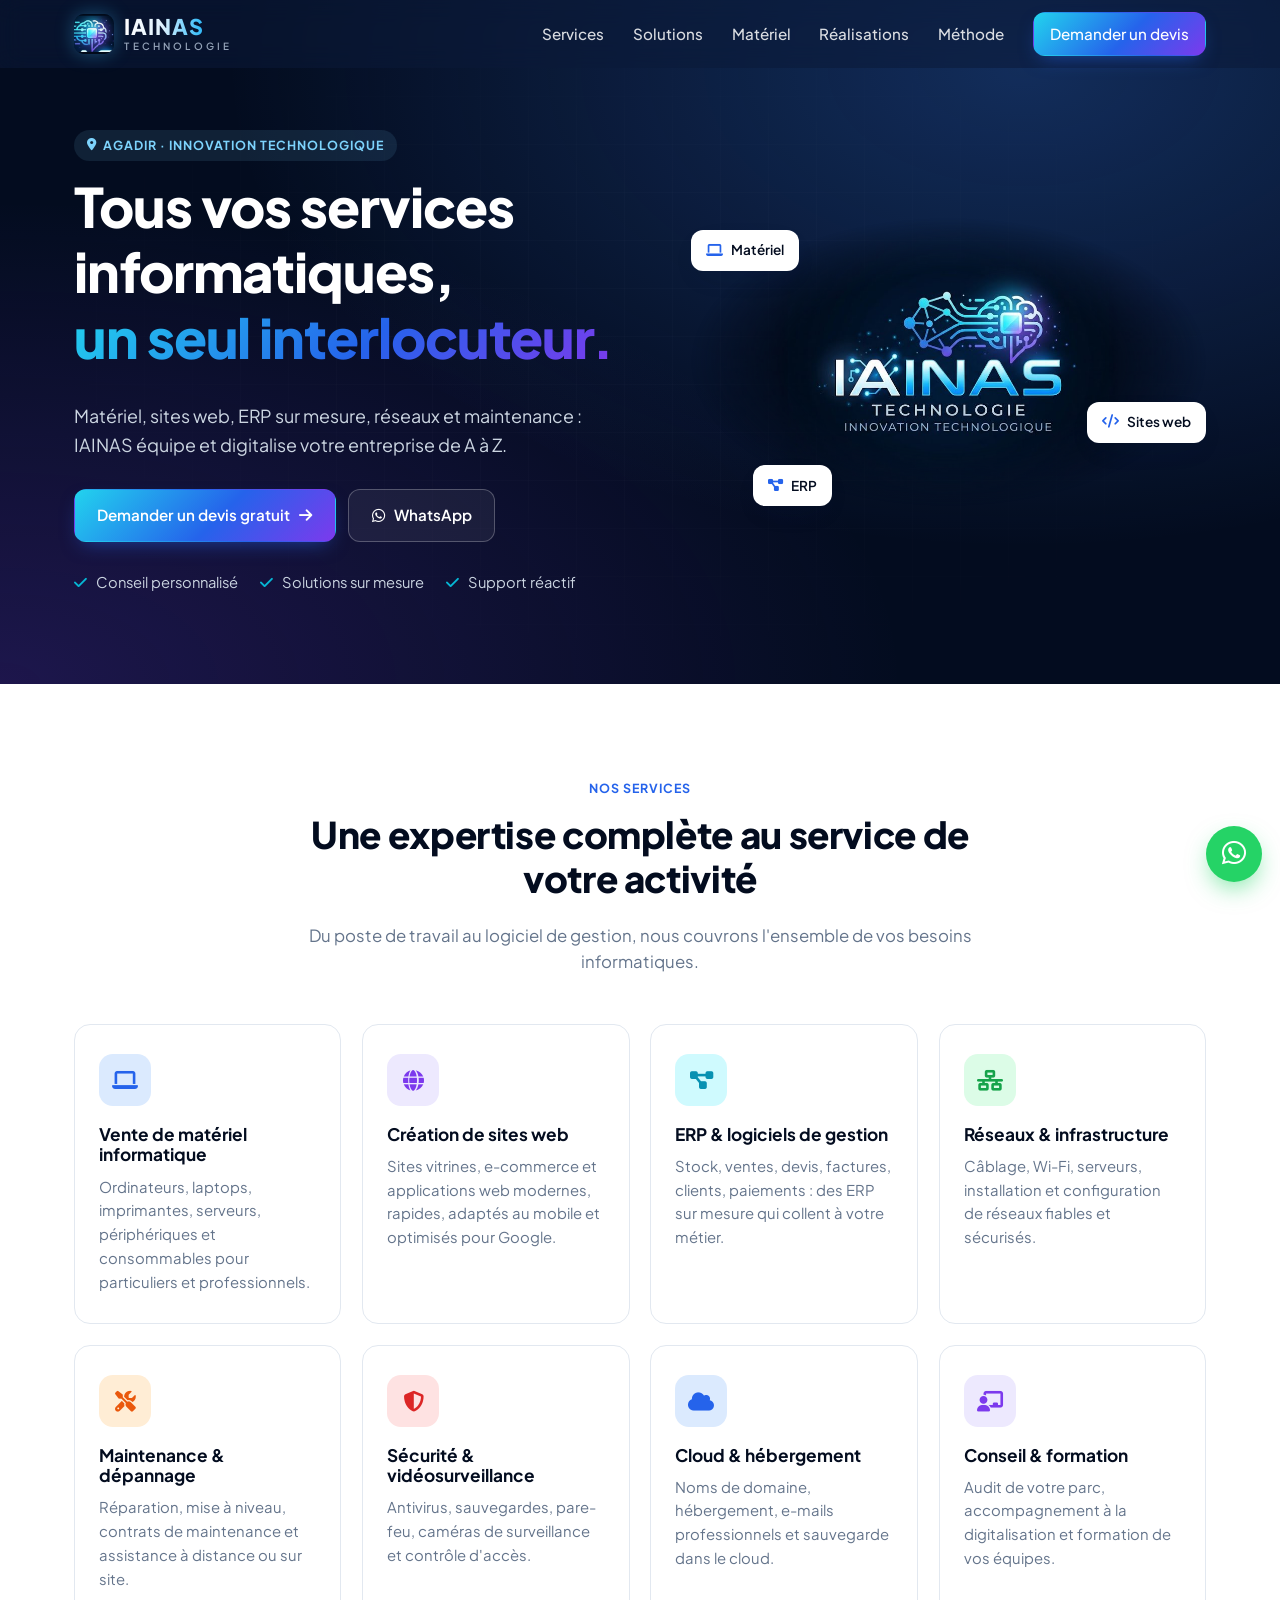
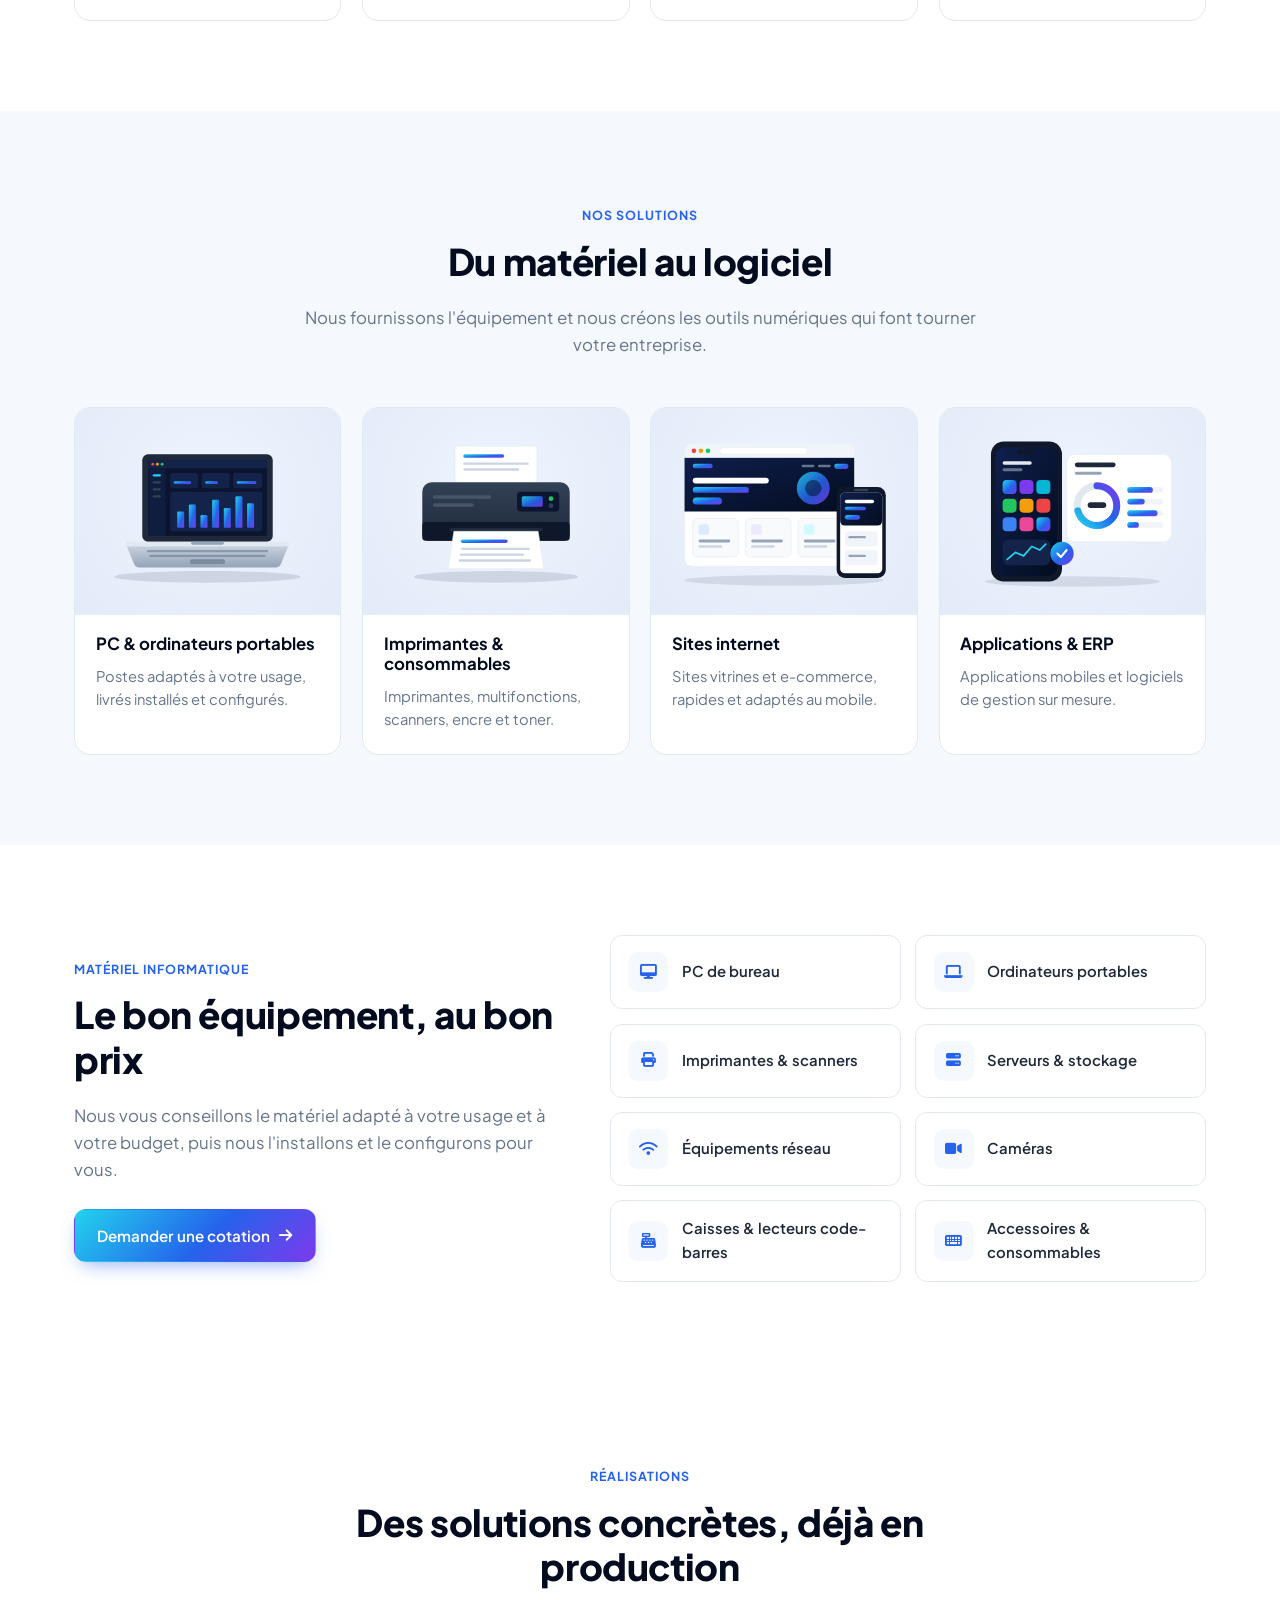
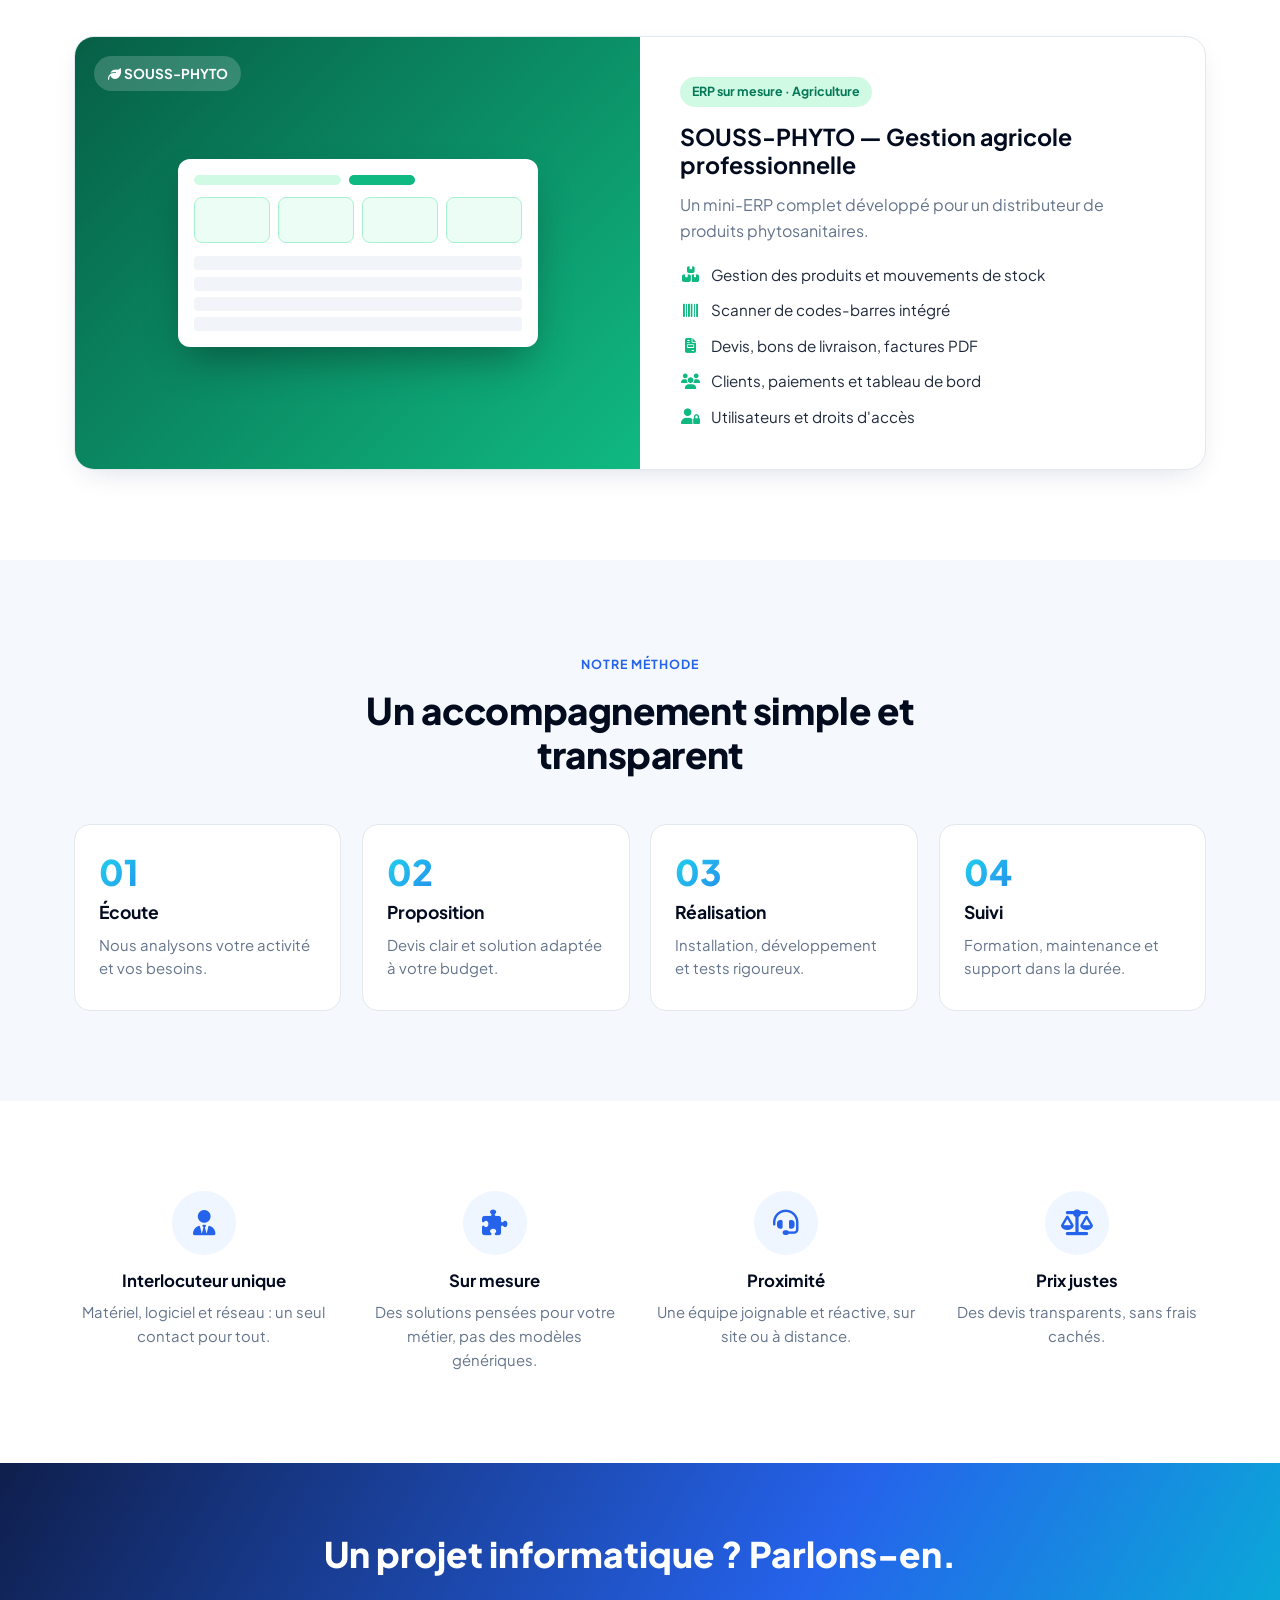
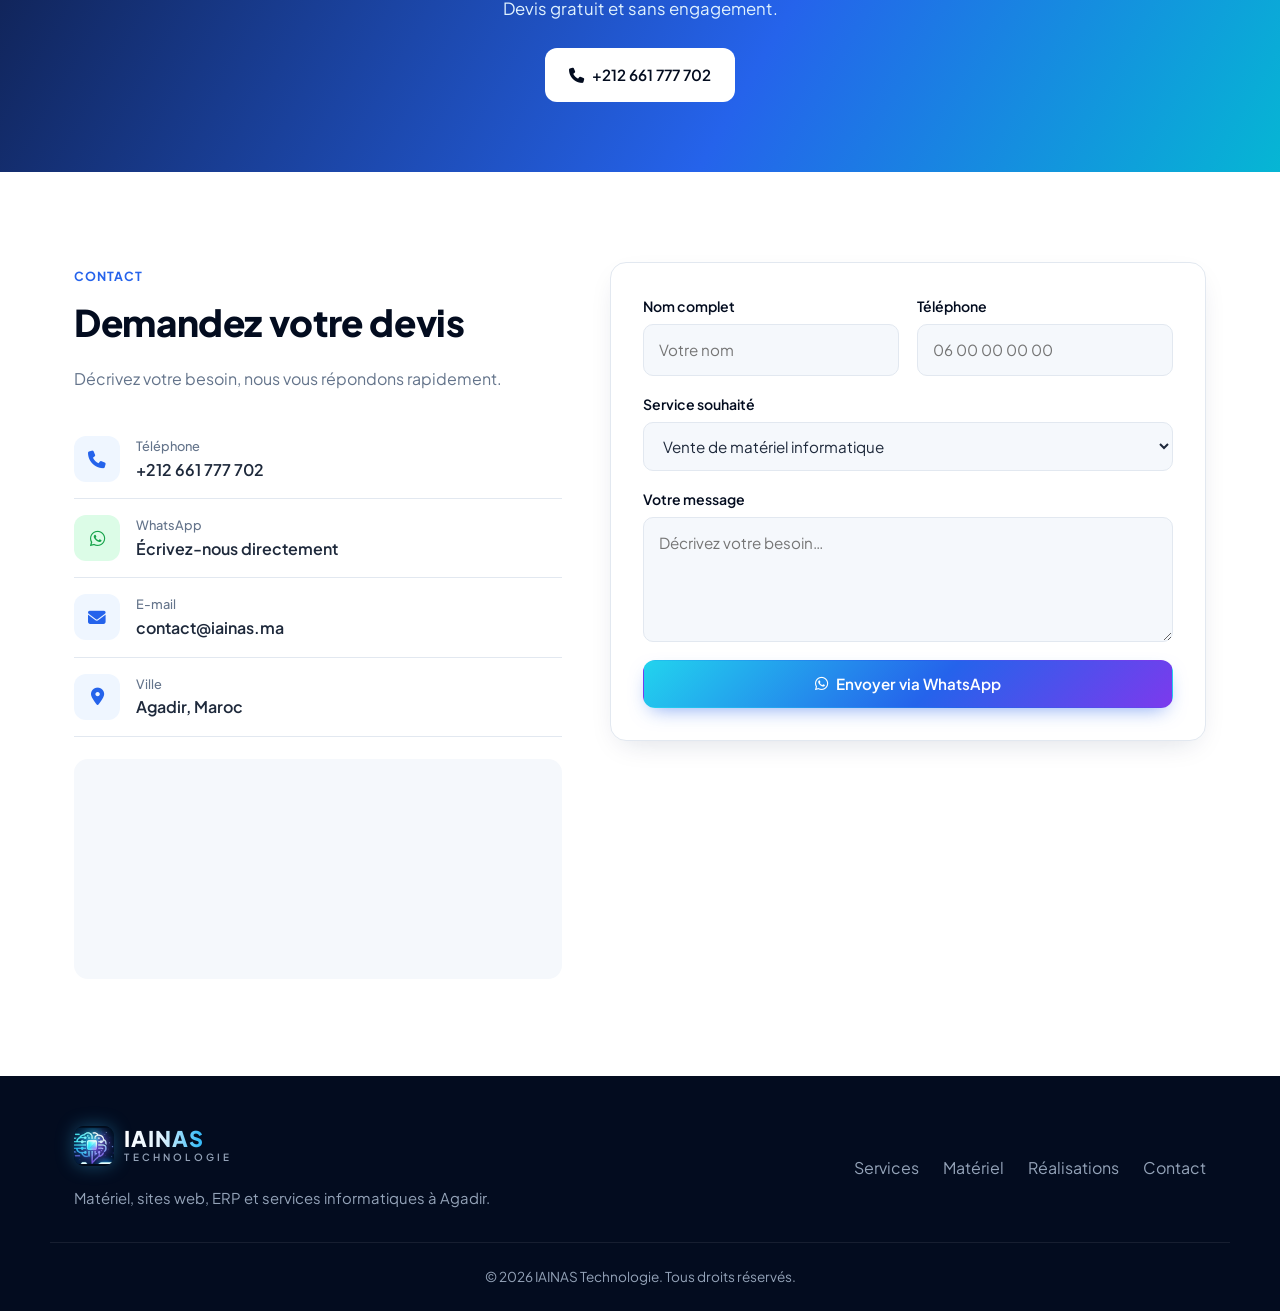
==== commit 3d2b4f91: "Ajouter les illustrations et la localisation à Agadir Nouvelle section Solutions avec des illustrati" ====
--- a/vitrine/index.html
+++ b/vitrine/index.html
@@ -4,7 +4,7 @@
   <meta charset="UTF-8" />
   <meta name="viewport" content="width=device-width, initial-scale=1.0" />
   <title>IAINAS Technologie — Solutions informatiques</title>
-  <meta name="description" content="IAINAS Technologie : vente de matériel informatique, création de sites web, développement d'ERP sur mesure, réseaux, maintenance et tous vos services informatiques." />
+  <meta name="description" content="IAINAS Technologie à Agadir : vente de matériel informatique, création de sites web, développement d'ERP sur mesure, réseaux, maintenance et tous vos services informatiques." />
   <meta property="og:title" content="IAINAS Technologie — Solutions informatiques" />
   <meta property="og:description" content="Matériel informatique, sites web, ERP sur mesure, réseaux et maintenance." />
   <meta name="theme-color" content="#030c1f" />
@@ -28,6 +28,7 @@
     </a>
     <nav class="nav" id="nav">
       <a href="#services">Services</a>
+      <a href="#solutions">Solutions</a>
       <a href="#materiel">Matériel</a>
       <a href="#realisations">Réalisations</a>
       <a href="#methode">Méthode</a>
@@ -46,7 +47,7 @@
   <div class="hero-grid-bg"></div>
   <div class="container hero-inner">
     <div class="hero-text reveal">
-      <span class="eyebrow"><i class="fa-solid fa-bolt"></i> Innovation technologique</span>
+      <span class="eyebrow"><i class="fa-solid fa-location-dot"></i> Agadir · Innovation technologique</span>
       <h1>Tous vos services informatiques,<br /><span class="grad">un seul interlocuteur.</span></h1>
       <p class="lead">
         Matériel, sites web, ERP sur mesure, réseaux et maintenance :
@@ -128,8 +129,37 @@
   </div>
 </section>
 
+<!-- ════════ SOLUTIONS ════════ -->
+<section class="section section-alt" id="solutions">
+  <div class="container">
+    <div class="section-head reveal">
+      <span class="eyebrow">Nos solutions</span>
+      <h2>Du matériel au logiciel</h2>
+      <p>Nous fournissons l'équipement et nous créons les outils numériques qui font tourner votre entreprise.</p>
+    </div>
+    <div class="showcase">
+      <figure class="show-card reveal">
+        <div class="show-img"><img src="assets/illustrations/laptop.svg" alt="Ordinateur portable" width="400" height="300" loading="lazy" /></div>
+        <figcaption><h3>PC & ordinateurs portables</h3><p>Postes adaptés à votre usage, livrés installés et configurés.</p></figcaption>
+      </figure>
+      <figure class="show-card reveal">
+        <div class="show-img"><img src="assets/illustrations/printer.svg" alt="Imprimante" width="400" height="300" loading="lazy" /></div>
+        <figcaption><h3>Imprimantes & consommables</h3><p>Imprimantes, multifonctions, scanners, encre et toner.</p></figcaption>
+      </figure>
+      <figure class="show-card reveal">
+        <div class="show-img"><img src="assets/illustrations/website.svg" alt="Site internet sur ordinateur et mobile" width="400" height="300" loading="lazy" /></div>
+        <figcaption><h3>Sites internet</h3><p>Sites vitrines et e-commerce, rapides et adaptés au mobile.</p></figcaption>
+      </figure>
+      <figure class="show-card reveal">
+        <div class="show-img"><img src="assets/illustrations/apps.svg" alt="Applications mobiles et logiciels de gestion" width="400" height="300" loading="lazy" /></div>
+        <figcaption><h3>Applications & ERP</h3><p>Applications mobiles et logiciels de gestion sur mesure.</p></figcaption>
+      </figure>
+    </div>
+  </div>
+</section>
+
 <!-- ════════ MATERIEL ════════ -->
-<section class="section section-alt" id="materiel">
+<section class="section" id="materiel">
   <div class="container split">
     <div class="reveal">
       <span class="eyebrow">Matériel informatique</span>
@@ -228,6 +258,9 @@
       <a class="contact-line" href="tel:+212661777702"><i class="fa-solid fa-phone"></i><span><small>Téléphone</small>+212 661 777 702</span></a>
       <a class="contact-line" href="https://wa.me/212661777702" target="_blank" rel="noopener"><i class="fa-brands fa-whatsapp"></i><span><small>WhatsApp</small>Écrivez-nous directement</span></a>
       <a class="contact-line" href="mailto:contact@iainas.ma"><i class="fa-solid fa-envelope"></i><span><small>E-mail</small>contact@iainas.ma</span></a>
+      <div class="contact-line"><i class="fa-solid fa-location-dot"></i><span><small>Ville</small>Agadir, Maroc</span></div>
+      <iframe class="map" title="Carte d'Agadir" loading="lazy" referrerpolicy="no-referrer-when-downgrade"
+              src="https://maps.google.com/maps?q=Agadir%2C%20Maroc&amp;z=12&amp;output=embed"></iframe>
     </div>
 
     <form class="card form reveal" id="contactForm" novalidate>
@@ -263,7 +296,7 @@
         <img src="assets/icon-iainas.png" alt="" class="logo-mark" width="40" height="40" />
         <span class="logo-text"><strong>IAINAS</strong><small>Technologie</small></span>
       </a>
-      <p>Matériel, sites web, ERP et services informatiques.</p>
+      <p>Matériel, sites web, ERP et services informatiques à Agadir.</p>
     </div>
     <div class="footer-links">
       <a href="#services">Services</a>
--- a/vitrine/style.css
+++ b/vitrine/style.css
@@ -167,6 +167,19 @@
 .i-green  { background: #dcfce7; color: #16a34a; }
 .i-orange { background: #ffedd5; color: #ea580c; }
 .i-red    { background: #fee2e2; color: #dc2626; }
+
+/* Solutions */
+.showcase { display: grid; grid-template-columns: repeat(4, 1fr); gap: 1.3rem; }
+.show-card { margin: 0; background: #fff; border: 1px solid var(--border); border-radius: var(--radius); overflow: hidden; transition: transform .25s, box-shadow .25s; }
+.show-card:hover { transform: translateY(-6px); box-shadow: var(--shadow); }
+.show-img { background: radial-gradient(circle at 50% 40%, #eef4ff, #e3ebf8); padding: 1rem; }
+.show-img img { width: 100%; height: auto; transition: transform .4s; }
+.show-card:hover .show-img img { transform: scale(1.04); }
+.show-card figcaption { padding: 1.2rem 1.3rem 1.4rem; }
+.show-card h3 { font-size: 1.05rem; }
+.show-card p { color: var(--muted); font-size: .92rem; margin: 0; }
+@media (max-width: 1000px) { .showcase { grid-template-columns: repeat(2, 1fr); } }
+@media (max-width: 520px) { .showcase { grid-template-columns: 1fr; } }
 
 /* Matériel */
 .split { display: grid; grid-template-columns: .9fr 1.1fr; gap: 3rem; align-items: center; }
@@ -238,6 +251,7 @@
 .contact-line { display: flex; align-items: center; gap: 1rem; padding: 1rem 0; border-bottom: 1px solid var(--border); font-weight: 600; word-break: break-word; }
 .contact-line i { width: 46px; height: 46px; flex-shrink: 0; display: grid; place-items: center; border-radius: 12px; background: #eff6ff; color: var(--blue); font-size: 1.1rem; }
 .contact-line .fa-whatsapp { background: #dcfce7; color: #16a34a; }
+.map { width: 100%; height: 220px; border: 0; border-radius: 14px; margin-top: 1.4rem; background: var(--bg-alt); }
 .contact-line small { display: block; font-weight: 500; color: var(--muted); font-size: .8rem; }
 .form { padding: 2rem; box-shadow: var(--shadow); display: grid; gap: 1.1rem; }
 .form-row { display: grid; grid-template-columns: 1fr 1fr; gap: 1.1rem; }
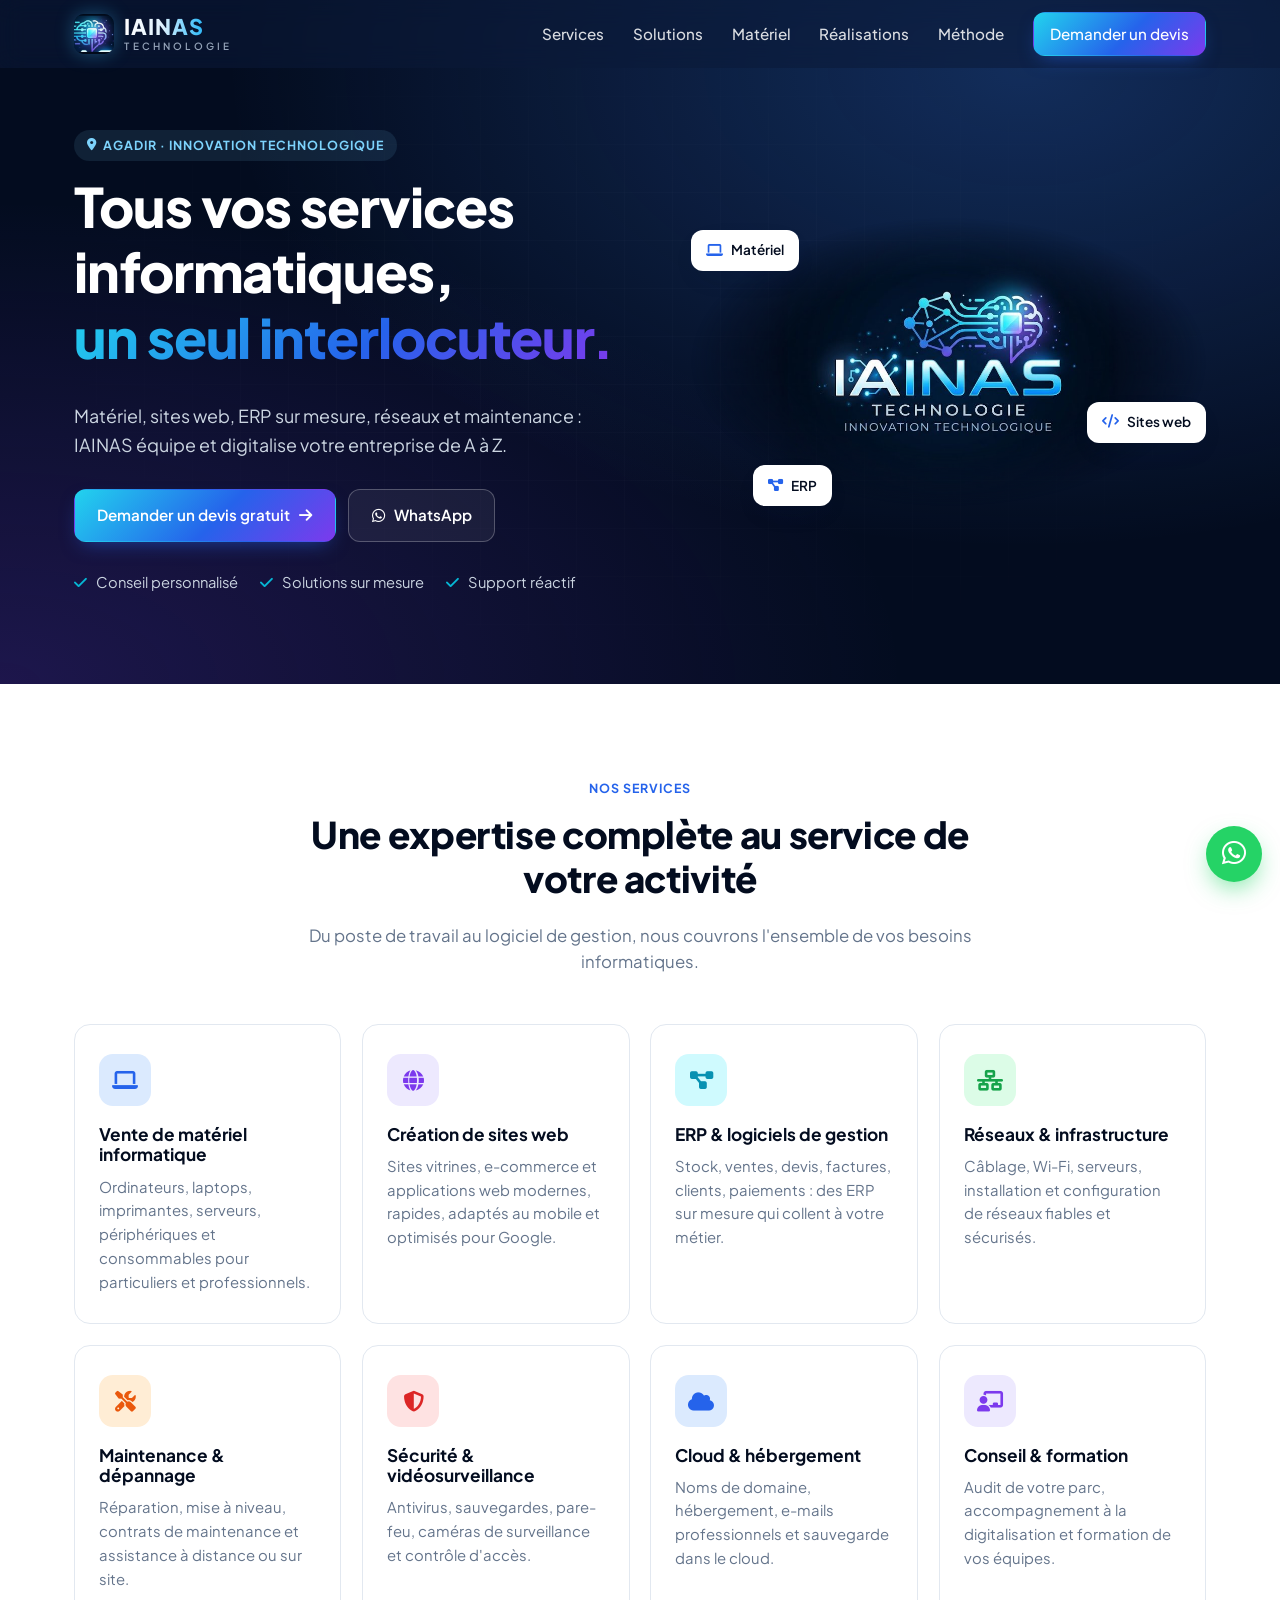
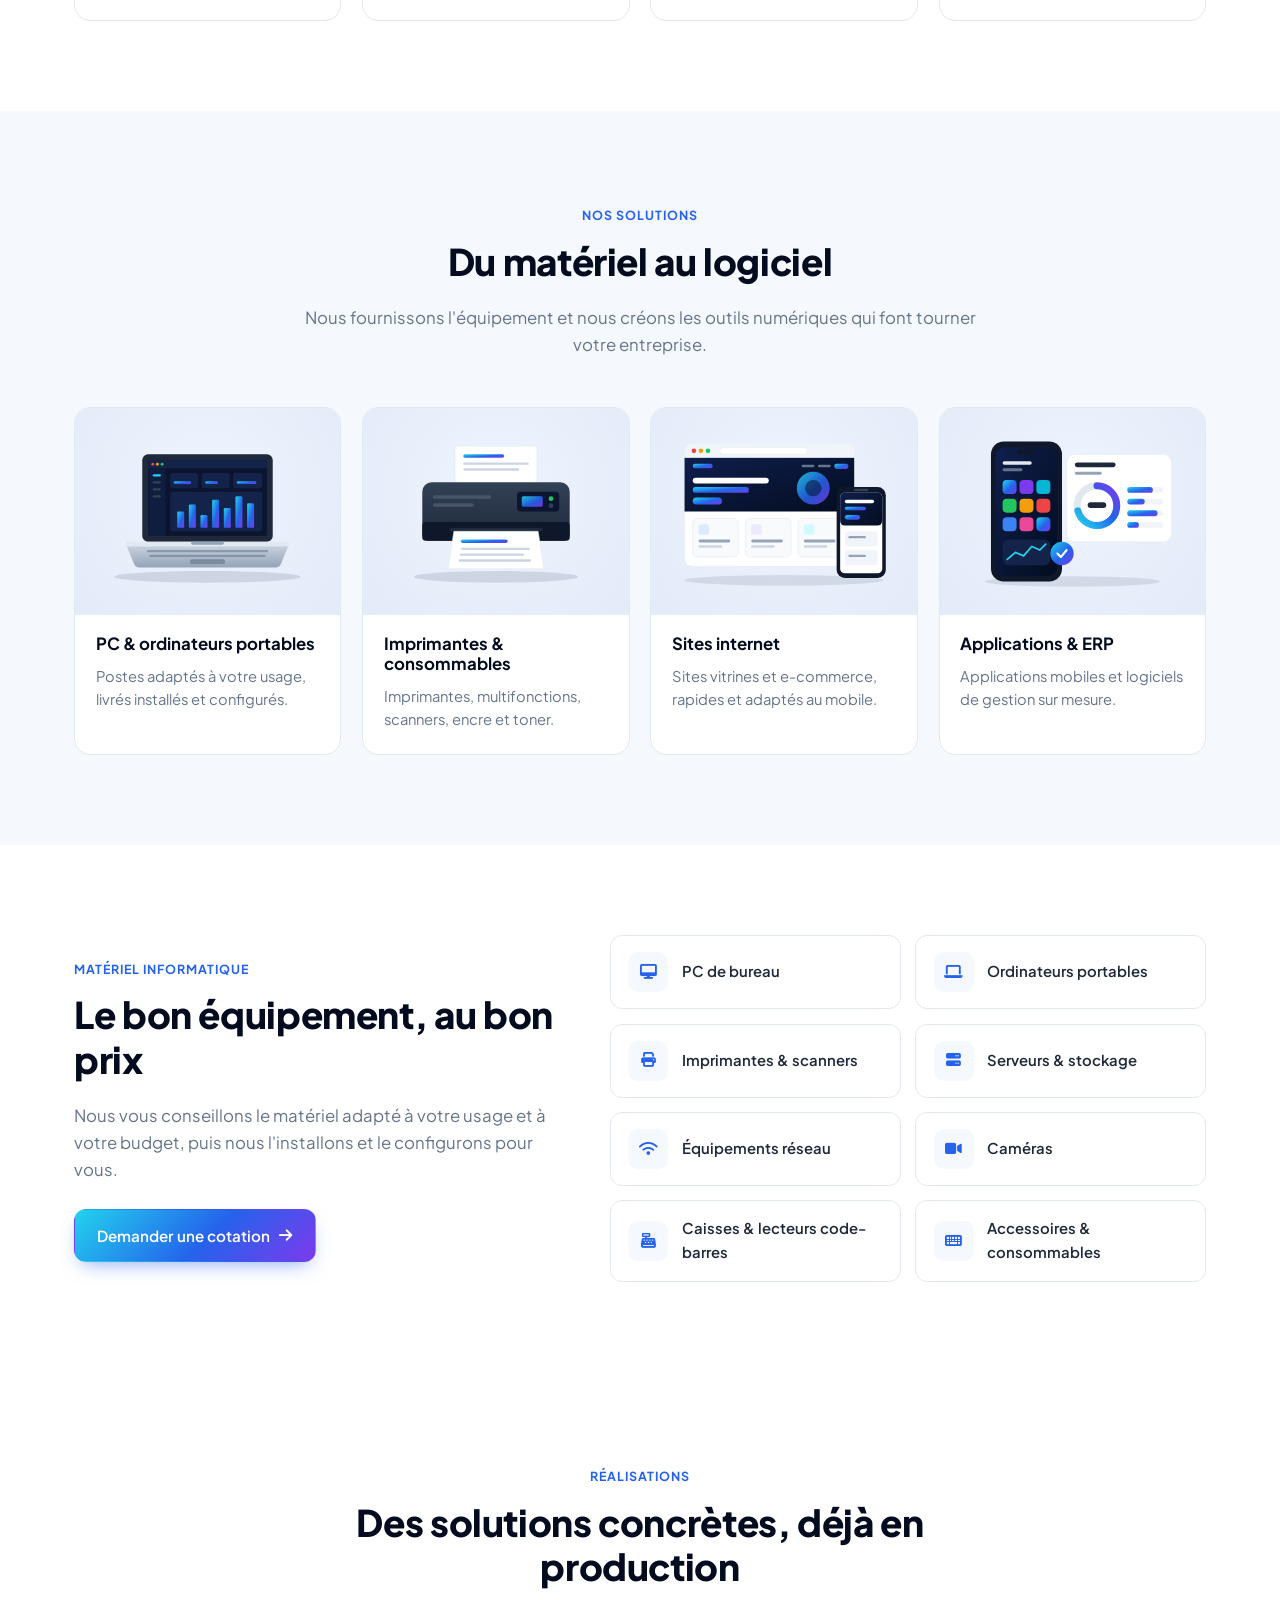
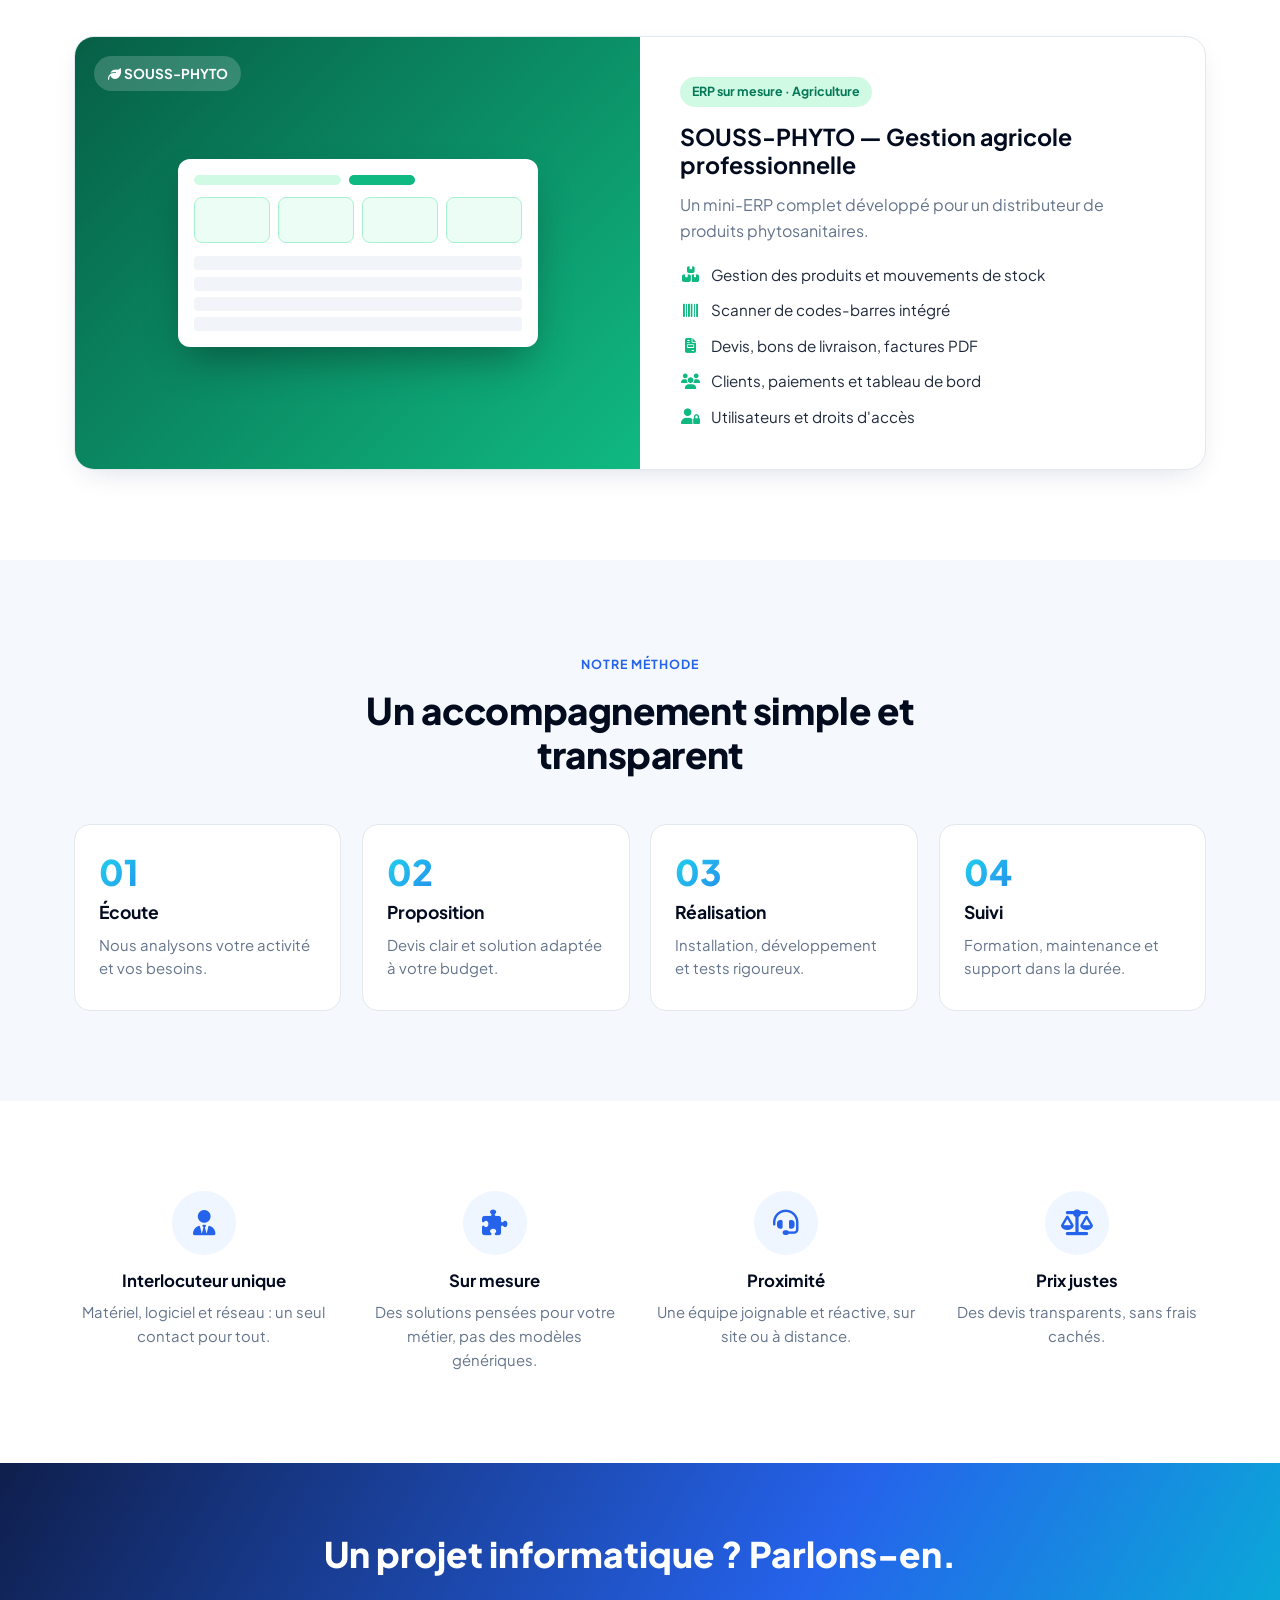
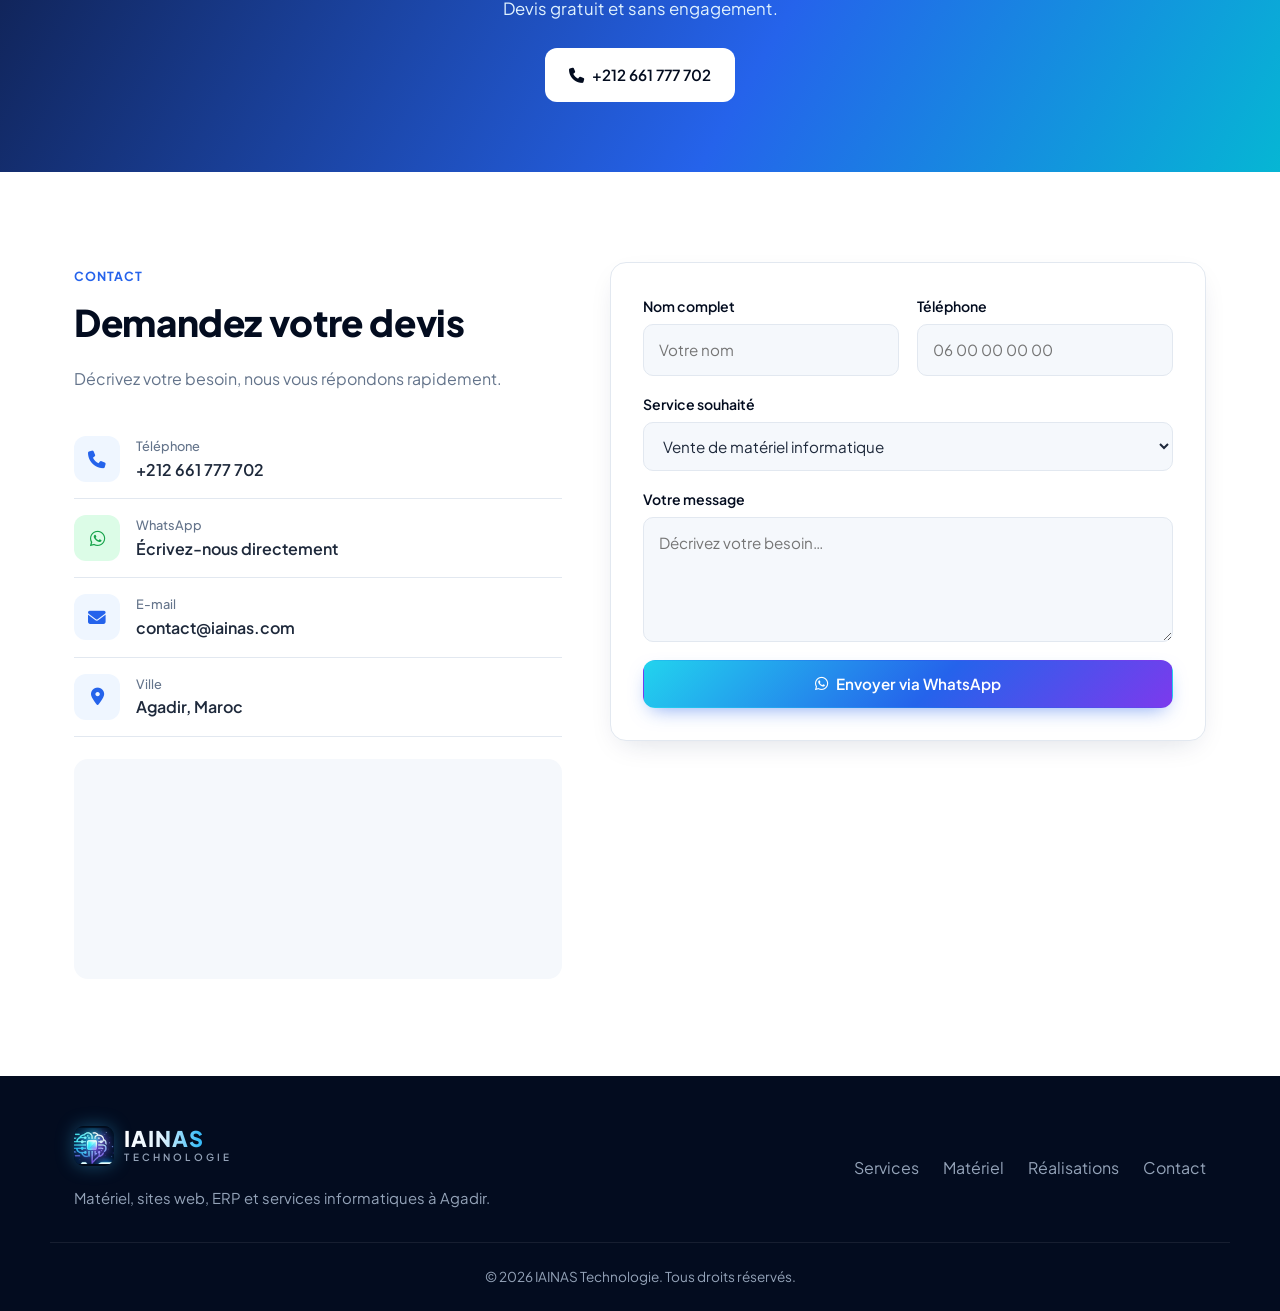
==== commit 99aac5e3: "Utiliser l'adresse contact@iainas.com Co-Authored-By: Claude Opus 5.5 <noreply@anthropic.com> Claude" ====
--- a/vitrine/index.html
+++ b/vitrine/index.html
@@ -9,7 +9,9 @@
   <meta property="og:description" content="Matériel informatique, sites web, ERP sur mesure, réseaux et maintenance." />
   <meta name="theme-color" content="#030c1f" />
   <link rel="icon" type="image/png" href="assets/icon-iainas.png" />
-  <meta property="og:image" content="assets/logo-iainas.jpg" />
+  <meta property="og:image" content="https://iainas.com/assets/logo-iainas.jpg" />
+  <meta property="og:url" content="https://iainas.com/" />
+  <link rel="canonical" href="https://iainas.com/" />
   <link rel="preconnect" href="https://fonts.googleapis.com" />
   <link rel="preconnect" href="https://fonts.gstatic.com" crossorigin />
   <link href="https://fonts.googleapis.com/css2?family=Plus+Jakarta+Sans:wght@400;500;600;700;800&display=swap" rel="stylesheet" />
@@ -257,7 +259,7 @@
       <p>Décrivez votre besoin, nous vous répondons rapidement.</p>
       <a class="contact-line" href="tel:+212661777702"><i class="fa-solid fa-phone"></i><span><small>Téléphone</small>+212 661 777 702</span></a>
       <a class="contact-line" href="https://wa.me/212661777702" target="_blank" rel="noopener"><i class="fa-brands fa-whatsapp"></i><span><small>WhatsApp</small>Écrivez-nous directement</span></a>
-      <a class="contact-line" href="mailto:contact@iainas.ma"><i class="fa-solid fa-envelope"></i><span><small>E-mail</small>contact@iainas.ma</span></a>
+      <a class="contact-line" href="mailto:contact@iainas.com"><i class="fa-solid fa-envelope"></i><span><small>E-mail</small>contact@iainas.com</span></a>
       <div class="contact-line"><i class="fa-solid fa-location-dot"></i><span><small>Ville</small>Agadir, Maroc</span></div>
       <iframe class="map" title="Carte d'Agadir" loading="lazy" referrerpolicy="no-referrer-when-downgrade"
               src="https://maps.google.com/maps?q=Agadir%2C%20Maroc&amp;z=12&amp;output=embed"></iframe>
